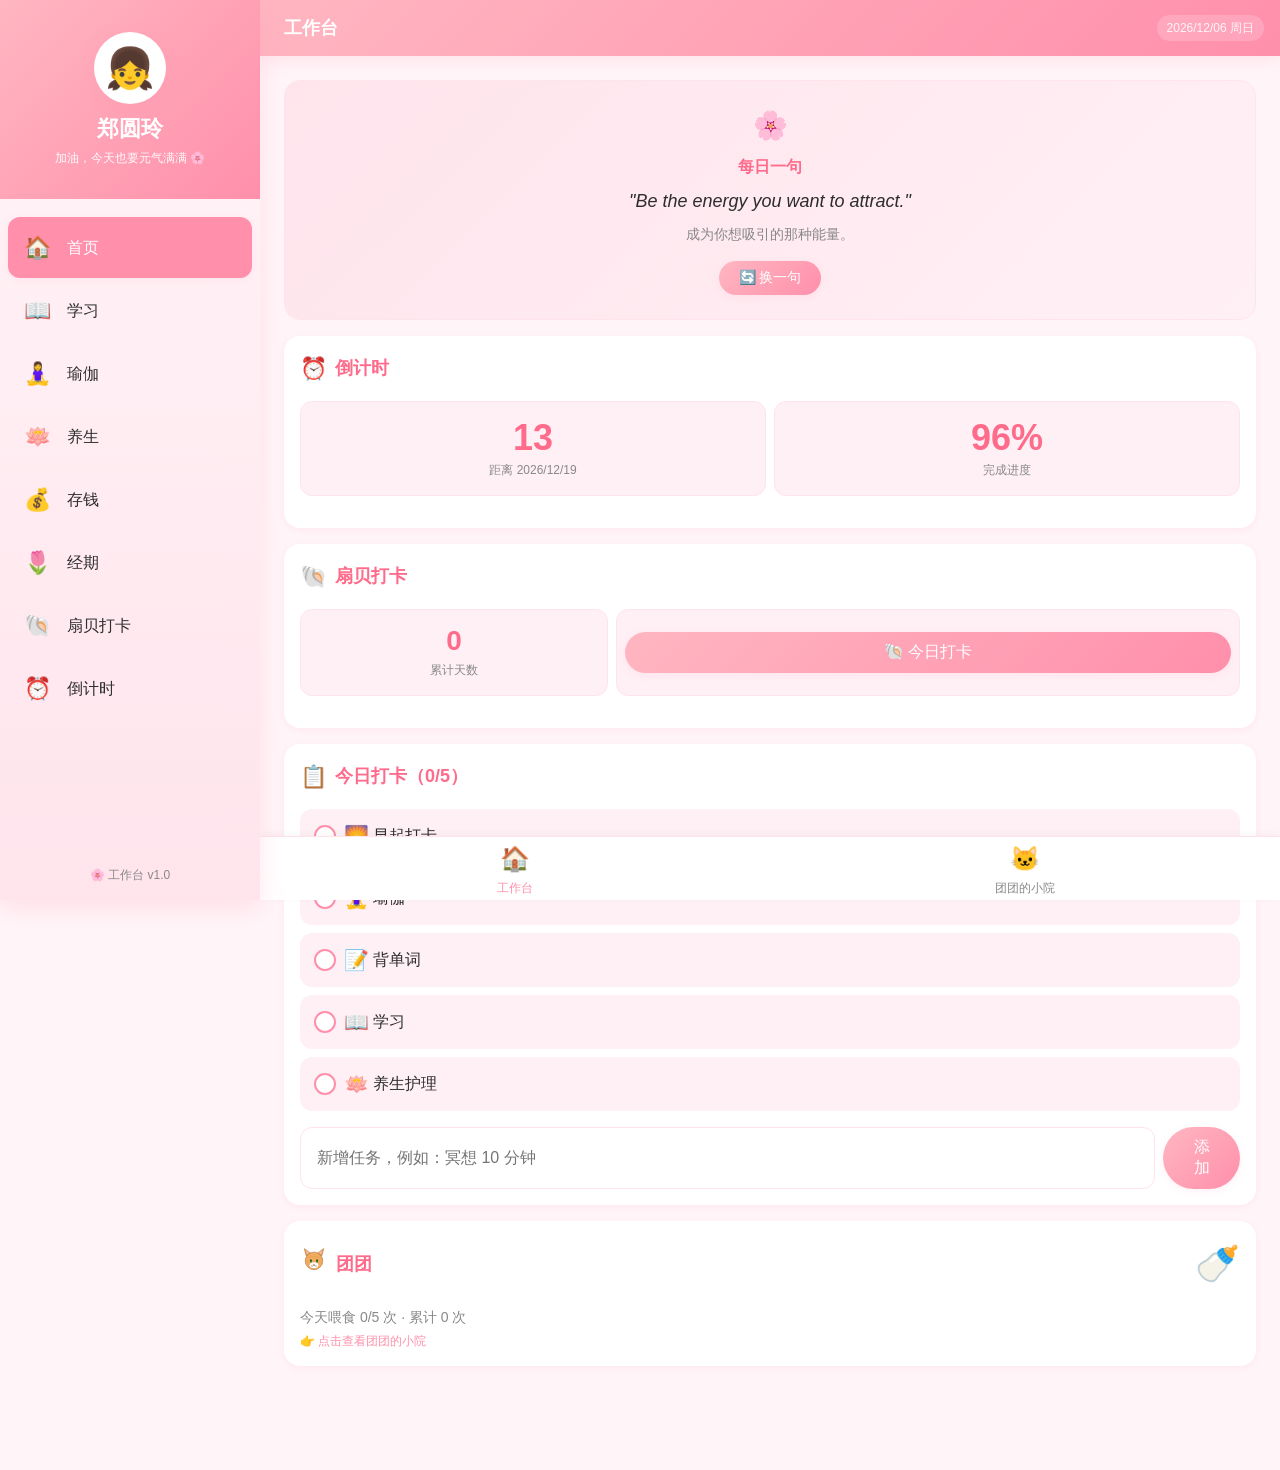
==== index.html @ f2d55d15 "添加 PWA 支持：manifest + service worker + 图标，可离线使用" ====
<!DOCTYPE html>
<html lang="zh-CN">
<head>
  <meta charset="UTF-8">
  <meta name="viewport" content="width=device-width, initial-scale=1.0, maximum-scale=1.0, user-scalable=no">
  <meta name="theme-color" content="#FF8FAB">
  <title>郑圆玲的工作台</title>
  <style>
/* ============================================
   郑圆玲的工作台 - 样式表
   主题：粉色系
   ============================================ */

:root {
  /* 主色调 - 粉色系 */
  --color-primary: #FF8FAB;
  --color-primary-light: #FFB6C1;
  --color-primary-dark: #FF6B8A;
  --color-primary-bg: #FFF0F5;
  --color-primary-bg-hover: #FFE4EC;
  --color-primary-gradient: linear-gradient(135deg, #FFB6C1, #FF8FAB);

  /* 中性色 */
  --color-text: #2D2D2D;
  --color-text-secondary: #888888;
  --color-text-light: #BBBBBB;
  --color-border: #FFE4EC;
  --color-white: #FFFFFF;
  --color-bg: #FFF5F8;

  /* 功能色 */
  --color-success: #66BB6A;
  --color-danger: #FF5252;
  --color-warning: #FF9800;
  --color-info: #42A5F5;

  /* 圆角 */
  --radius-sm: 8px;
  --radius-md: 12px;
  --radius-lg: 16px;
  --radius-xl: 20px;
  --radius-xxl: 28px;
  --radius-full: 9999px;

  /* 间距 */
  --spacing-xs: 4px;
  --spacing-sm: 8px;
  --spacing-md: 16px;
  --spacing-lg: 24px;
  --spacing-xl: 32px;

  /* 阴影 */
  --shadow-sm: 0 2px 8px rgba(255, 143, 171, 0.12);
  --shadow-md: 0 4px 16px rgba(255, 143, 171, 0.18);
  --shadow-lg: 0 8px 24px rgba(255, 143, 171, 0.22);

  /* 字号 */
  --font-xs: 12px;
  --font-sm: 14px;
  --font-md: 16px;
  --font-lg: 18px;
  --font-xl: 22px;
  --font-2xl: 28px;
  --font-3xl: 36px;
  --font-4xl: 56px;

  /* 尺寸 */
  --sidebar-width: 260px;
  --topbar-height: 56px;
  --bottom-tab-height: 64px;
}

/* ============================================
   Reset & 基础
   ============================================ */
* {
  margin: 0;
  padding: 0;
  box-sizing: border-box;
  -webkit-tap-highlight-color: transparent;
}

html {
  font-size: 16px;
}

body {
  font-family: -apple-system, BlinkMacSystemFont, 'Segoe UI', 'PingFang SC',
               'Hiragino Sans GB', 'Microsoft YaHei', sans-serif;
  background: var(--color-bg);
  color: var(--color-text);
  overflow-x: hidden;
  min-height: 100vh;
  line-height: 1.5;
}

button {
  font-family: inherit;
  cursor: pointer;
  border: none;
  background: none;
}

a {
  color: inherit;
  text-decoration: none;
}

input, select, textarea {
  font-family: inherit;
  font-size: inherit;
}

/* ============================================
   主布局
   ============================================ */
.app {
  max-width: 480px;
  margin: 0 auto;
  min-height: 100vh;
  position: relative;
  background: var(--color-bg);
  padding-top: var(--topbar-height);
  padding-bottom: var(--bottom-tab-height);
}

/* ============================================
   顶部栏
   ============================================ */
.topbar {
  position: fixed;
  top: 0;
  left: 0;
  right: 0;
  max-width: 480px;
  margin: 0 auto;
  height: var(--topbar-height);
  background: var(--color-primary-gradient);
  color: white;
  display: flex;
  align-items: center;
  padding: 0 var(--spacing-md);
  z-index: 50;
  box-shadow: var(--shadow-md);
}

.menu-btn {
  font-size: 24px;
  color: white;
  width: 40px;
  height: 40px;
  display: flex;
  align-items: center;
  justify-content: center;
  border-radius: var(--radius-full);
  transition: background 0.2s;
}

.menu-btn:active {
  background: rgba(255, 255, 255, 0.2);
}

.page-title {
  flex: 1;
  font-size: var(--font-lg);
  font-weight: 600;
  margin-left: var(--spacing-sm);
}

.topbar-date {
  font-size: var(--font-xs);
  opacity: 0.9;
  background: rgba(255, 255, 255, 0.2);
  padding: 4px 10px;
  border-radius: var(--radius-full);
}

/* ============================================
   侧边栏
   ============================================ */
.sidebar {
  position: fixed;
  left: 0;
  top: 0;
  bottom: 0;
  width: var(--sidebar-width);
  background: linear-gradient(180deg, #FFF5F8 0%, #FFE4EC 100%);
  z-index: 100;
  transform: translateX(-100%);
  transition: transform 0.3s ease;
  display: flex;
  flex-direction: column;
  box-shadow: var(--shadow-lg);
}

.sidebar.open {
  transform: translateX(0);
}

.sidebar-header {
  padding: var(--spacing-xl) var(--spacing-md);
  text-align: center;
  background: var(--color-primary-gradient);
  color: white;
}

.avatar {
  width: 72px;
  height: 72px;
  margin: 0 auto var(--spacing-sm);
  background: white;
  border-radius: var(--radius-full);
  display: flex;
  align-items: center;
  justify-content: center;
  font-size: 40px;
  box-shadow: var(--shadow-md);
}

.username {
  font-size: var(--font-xl);
  font-weight: 600;
  margin-bottom: var(--spacing-xs);
}

.sidebar-tagline {
  font-size: var(--font-xs);
  opacity: 0.95;
}

.sidebar-nav {
  flex: 1;
  overflow-y: auto;
  padding: var(--spacing-md) 0;
}

.nav-item {
  display: flex;
  align-items: center;
  padding: 14px var(--spacing-md);
  margin: 2px var(--spacing-sm);
  border-radius: var(--radius-md);
  color: var(--color-text);
  font-size: var(--font-md);
  transition: all 0.2s;
}

.nav-item:hover,
.nav-item.active {
  background: var(--color-primary);
  color: white;
  box-shadow: var(--shadow-sm);
}

.nav-icon {
  font-size: 22px;
  margin-right: var(--spacing-md);
}

.sidebar-footer {
  padding: var(--spacing-md);
  text-align: center;
  font-size: var(--font-xs);
  color: var(--color-text-secondary);
  border-top: 1px solid var(--color-border);
}

/* 遮罩层 */
.overlay {
  position: fixed;
  inset: 0;
  background: rgba(0, 0, 0, 0.4);
  z-index: 90;
  opacity: 0;
  visibility: hidden;
  transition: opacity 0.3s;
}

.overlay.show {
  opacity: 1;
  visibility: visible;
}

/* ============================================
   视图容器
   ============================================ */
.view-container {
  padding: var(--spacing-md);
  animation: fadeIn 0.3s ease;
}

@keyframes fadeIn {
  from { opacity: 0; transform: translateY(8px); }
  to { opacity: 1; transform: translateY(0); }
}

/* ============================================
   卡片
   ============================================ */
.card {
  background: var(--color-white);
  border-radius: var(--radius-lg);
  padding: var(--spacing-md);
  box-shadow: var(--shadow-sm);
  margin-bottom: var(--spacing-md);
}

.card-title {
  display: flex;
  align-items: center;
  gap: var(--spacing-sm);
  font-size: var(--font-lg);
  font-weight: 600;
  color: var(--color-primary-dark);
  margin-bottom: var(--spacing-md);
}

.card-title-icon {
  font-size: 22px;
}

/* ============================================
   底部 Tab
   ============================================ */
.bottom-tab {
  position: fixed;
  bottom: 0;
  left: 0;
  right: 0;
  max-width: 480px;
  margin: 0 auto;
  height: var(--bottom-tab-height);
  background: var(--color-white);
  display: flex;
  border-top: 1px solid var(--color-border);
  box-shadow: 0 -2px 8px rgba(0, 0, 0, 0.04);
  z-index: 50;
}

.tab-item {
  flex: 1;
  display: flex;
  flex-direction: column;
  align-items: center;
  justify-content: center;
  color: var(--color-text-secondary);
  transition: color 0.2s;
}

.tab-item.active {
  color: var(--color-primary);
}

.tab-icon {
  font-size: 24px;
  margin-bottom: 2px;
}

.tab-label {
  font-size: var(--font-xs);
}

/* ============================================
   统计三列卡片
   ============================================ */
.stat-row {
  display: grid;
  grid-template-columns: repeat(3, 1fr);
  gap: var(--spacing-sm);
  margin-bottom: var(--spacing-md);
}

.stat-row-2 {
  grid-template-columns: repeat(2, 1fr);
}

.stat-card {
  background: var(--color-primary-bg);
  border-radius: var(--radius-md);
  padding: var(--spacing-md) var(--spacing-sm);
  text-align: center;
  border: 1px solid var(--color-border);
}

.stat-value {
  font-size: var(--font-2xl);
  font-weight: 700;
  color: var(--color-primary-dark);
  line-height: 1.1;
}

.stat-value-large {
  font-size: var(--font-3xl);
}

.stat-label {
  font-size: var(--font-xs);
  color: var(--color-text-secondary);
  margin-top: var(--spacing-xs);
}

.stat-icon {
  font-size: 28px;
  margin-bottom: var(--spacing-xs);
}

/* ============================================
   按钮
   ============================================ */
.btn {
  display: inline-flex;
  align-items: center;
  justify-content: center;
  padding: 10px 24px;
  border-radius: var(--radius-full);
  font-size: var(--font-md);
  font-weight: 500;
  transition: all 0.2s;
  user-select: none;
}

.btn-primary {
  background: var(--color-primary-gradient);
  color: white;
  box-shadow: var(--shadow-sm);
}

.btn-primary:active {
  transform: scale(0.97);
  box-shadow: var(--shadow-md);
}

.btn-primary.disabled {
  background: var(--color-text-light);
  box-shadow: none;
  cursor: not-allowed;
}

.btn-outline {
  background: transparent;
  border: 1.5px solid var(--color-primary);
  color: var(--color-primary);
}

.btn-danger {
  background: var(--color-danger);
  color: white;
}

.btn-block {
  width: 100%;
}

.btn-sm {
  padding: 6px 16px;
  font-size: var(--font-sm);
}

/* ============================================
   输入框
   ============================================ */
.input {
  width: 100%;
  padding: 12px 16px;
  border: 1.5px solid var(--color-border);
  border-radius: var(--radius-md);
  background: var(--color-white);
  color: var(--color-text);
  font-size: var(--font-md);
  transition: border-color 0.2s;
}

.input:focus {
  outline: none;
  border-color: var(--color-primary);
}

.input-group {
  display: flex;
  gap: var(--spacing-sm);
  align-items: center;
}

/* ============================================
   任务勾选
   ============================================ */
.task-list {
  display: flex;
  flex-direction: column;
  gap: var(--spacing-sm);
}

.task-item {
  display: flex;
  align-items: center;
  padding: 12px 14px;
  background: var(--color-primary-bg);
  border-radius: var(--radius-md);
  transition: all 0.2s;
}

.task-item.checked {
  background: linear-gradient(135deg, #E8F5E9, #C8E6C9);
}

.task-checkbox {
  width: 22px;
  height: 22px;
  border: 2px solid var(--color-primary);
  border-radius: var(--radius-full);
  margin-right: var(--spacing-sm);
  display: flex;
  align-items: center;
  justify-content: center;
  background: white;
  flex-shrink: 0;
  cursor: pointer;
  transition: all 0.2s;
}

.task-checkbox.checked {
  background: var(--color-success);
  border-color: var(--color-success);
  color: white;
  animation: pop 0.3s ease;
}

@keyframes pop {
  0% { transform: scale(1); }
  50% { transform: scale(1.25); }
  100% { transform: scale(1); }
}

.task-name {
  flex: 1;
  font-size: var(--font-md);
}

.task-item.checked .task-name {
  text-decoration: line-through;
  color: var(--color-text-secondary);
}

.task-emoji {
  font-size: 20px;
  margin-right: var(--spacing-xs);
}

.task-delete {
  color: var(--color-text-light);
  font-size: 18px;
  padding: 4px 8px;
  cursor: pointer;
  transition: color 0.2s;
}

.task-delete:hover {
  color: var(--color-danger);
}

.task-add {
  display: flex;
  gap: var(--spacing-sm);
  margin-top: var(--spacing-md);
}

/* ============================================
   每日一句
   ============================================ */
.quote-card {
  background: linear-gradient(135deg, #FFE4EC, #FFF0F5);
  border-radius: var(--radius-lg);
  padding: var(--spacing-lg);
  text-align: center;
  margin-bottom: var(--spacing-md);
  border: 1px solid var(--color-border);
  position: relative;
  overflow: hidden;
}

.quote-icon {
  font-size: 28px;
  margin-bottom: var(--spacing-sm);
}

.quote-title {
  font-size: var(--font-md);
  color: var(--color-primary-dark);
  font-weight: 600;
  margin-bottom: var(--spacing-sm);
}

.quote-text {
  font-size: var(--font-lg);
  color: var(--color-text);
  font-style: italic;
  margin-bottom: var(--spacing-sm);
  line-height: 1.6;
}

.quote-translate {
  font-size: var(--font-sm);
  color: var(--color-text-secondary);
  margin-bottom: var(--spacing-md);
}

.quote-btn {
  background: var(--color-primary-gradient);
  color: white;
  padding: 8px 20px;
  border-radius: var(--radius-full);
  font-size: var(--font-sm);
  display: inline-flex;
  align-items: center;
  gap: 6px;
  box-shadow: var(--shadow-sm);
}

/* ============================================
   Tab 切换
   ============================================ */
.tabs {
  display: flex;
  gap: var(--spacing-sm);
  margin-bottom: var(--spacing-md);
  padding: 4px;
  background: var(--color-primary-bg);
  border-radius: var(--radius-full);
}

.tab-btn {
  flex: 1;
  padding: 8px 12px;
  border-radius: var(--radius-full);
  font-size: var(--font-sm);
  color: var(--color-text-secondary);
  text-align: center;
  transition: all 0.2s;
}

.tab-btn.active {
  background: var(--color-primary-gradient);
  color: white;
  box-shadow: var(--shadow-sm);
}

/* ============================================
   分类图标网格（记账页）
   ============================================ */
.category-grid {
  display: grid;
  grid-template-columns: repeat(4, 1fr);
  gap: var(--spacing-sm);
  margin-bottom: var(--spacing-md);
}

.category-item {
  background: var(--color-primary-bg);
  border-radius: var(--radius-md);
  padding: var(--spacing-md) var(--spacing-sm);
  text-align: center;
  border: 2px solid transparent;
  transition: all 0.2s;
  cursor: pointer;
}

.category-item.active {
  background: var(--color-primary);
  color: white;
  border-color: var(--color-primary-dark);
  box-shadow: var(--shadow-sm);
}

.category-icon {
  font-size: 26px;
  margin-bottom: 2px;
}

.category-name {
  font-size: var(--font-xs);
}

/* ============================================
   计时器
   ============================================ */
.timer-circle {
  width: 200px;
  height: 200px;
  margin: var(--spacing-md) auto;
  border-radius: var(--radius-full);
  background: var(--color-primary-bg);
  display: flex;
  align-items: center;
  justify-content: center;
  font-size: var(--font-4xl);
  font-weight: 700;
  color: var(--color-primary-dark);
  border: 6px solid var(--color-white);
  box-shadow: var(--shadow-md), inset 0 0 0 2px var(--color-primary-light);
}

/* ============================================
   单词列表
   ============================================ */
.word-list {
  display: flex;
  flex-direction: column;
  gap: var(--spacing-sm);
}

.word-item {
  display: flex;
  align-items: center;
  padding: 12px 14px;
  background: var(--color-primary-bg);
  border-radius: var(--radius-md);
}

.word-text {
  font-size: var(--font-lg);
  font-weight: 600;
  color: var(--color-primary-dark);
  flex: 1;
}

.word-meta {
  font-size: var(--font-sm);
  color: var(--color-text-secondary);
  margin-left: var(--spacing-sm);
}

.word-star {
  font-size: 22px;
  cursor: pointer;
  transition: transform 0.2s;
}

.word-star.faved {
  color: var(--color-warning);
}

.word-star:active {
  transform: scale(1.3);
}

/* ============================================
   日历
   ============================================ */
.calendar {
  background: var(--color-white);
  border-radius: var(--radius-lg);
  padding: var(--spacing-md);
}

.calendar-header {
  display: flex;
  align-items: center;
  justify-content: space-between;
  margin-bottom: var(--spacing-md);
}

.calendar-title {
  font-size: var(--font-lg);
  font-weight: 600;
  color: var(--color-primary-dark);
}

.calendar-nav {
  font-size: 22px;
  color: var(--color-primary);
  cursor: pointer;
  padding: 4px 12px;
}

.calendar-weekdays {
  display: grid;
  grid-template-columns: repeat(7, 1fr);
  gap: 4px;
  margin-bottom: var(--spacing-sm);
}

.calendar-weekday {
  text-align: center;
  font-size: var(--font-xs);
  color: var(--color-text-secondary);
  font-weight: 600;
  padding: 6px 0;
}

.calendar-days {
  display: grid;
  grid-template-columns: repeat(7, 1fr);
  gap: 4px;
}

.calendar-day {
  aspect-ratio: 1;
  display: flex;
  align-items: center;
  justify-content: center;
  font-size: var(--font-sm);
  border-radius: var(--radius-md);
  position: relative;
  cursor: pointer;
  transition: all 0.2s;
}

.calendar-day.empty {
  visibility: hidden;
}

.calendar-day.today {
  border: 2px solid var(--color-primary);
}

.calendar-day.recorded {
  background: var(--color-primary);
  color: white;
}

.calendar-day.predicted {
  background: white;
  color: var(--color-primary);
  border: 2px dashed var(--color-primary);
}

.calendar-legend {
  display: flex;
  justify-content: center;
  gap: var(--spacing-md);
  margin-top: var(--spacing-md);
  font-size: var(--font-xs);
  color: var(--color-text-secondary);
}

.legend-item {
  display: flex;
  align-items: center;
  gap: 4px;
}

.legend-dot {
  width: 10px;
  height: 10px;
  border-radius: var(--radius-full);
  background: var(--color-primary);
}

/* ============================================
   团团的小院（按图3完全重做）
   ============================================ */
.garden-card {
  background: var(--color-white);
  border-radius: var(--radius-xl);
  padding: var(--spacing-lg) var(--spacing-md);
  text-align: center;
  box-shadow: var(--shadow-sm);
}

.garden-title {
  font-size: var(--font-xl);
  font-weight: 700;
  color: var(--color-text);
  margin-bottom: var(--spacing-xs);
}

.garden-subtitle {
  font-size: var(--font-sm);
  color: var(--color-text-secondary);
  margin-bottom: var(--spacing-md);
}

.cat-circle-wrap {
  width: 200px;
  height: 200px;
  margin: 0 auto var(--spacing-md);
  border-radius: var(--radius-full);
  background: #FFE4EC;
  display: flex;
  align-items: center;
  justify-content: center;
  box-shadow: 0 4px 12px rgba(255, 143, 171, 0.15);
}

.cat-circle-wrap svg {
  display: block;
  animation: catBounce 2.5s ease-in-out infinite;
}

@keyframes catBounce {
  0%, 100% { transform: translateY(0); }
  50% { transform: translateY(-6px); }
}

.garden-progress {
  text-align: left;
  margin-bottom: var(--spacing-md);
}

.garden-progress-row {
  display: flex;
  justify-content: space-between;
  align-items: center;
  margin-bottom: 6px;
}

.garden-progress-label {
  font-size: var(--font-md);
  color: var(--color-text);
  font-weight: 500;
}

.garden-progress-value {
  font-size: var(--font-md);
  color: var(--color-text);
  font-weight: 600;
}

.garden-bar {
  height: 14px;
  background: var(--color-primary-bg);
  border-radius: var(--radius-full);
  overflow: hidden;
}

.garden-bar-fill {
  height: 100%;
  border-radius: var(--radius-full);
  transition: width 0.5s ease;
}

.garden-bar-pink {
  background: linear-gradient(90deg, #FFB6C1, #FF6B8A);
}

.garden-bar-yellow {
  background: linear-gradient(90deg, #FFD580, #FFA500);
}

.fish-card {
  background: var(--color-primary-bg);
  border-radius: var(--radius-lg);
  padding: var(--spacing-md);
  display: flex;
  align-items: center;
  justify-content: space-between;
  margin-bottom: var(--spacing-md);
}

.fish-card-label {
  font-size: var(--font-md);
  color: var(--color-text);
  font-weight: 500;
}

.fish-card-value {
  display: flex;
  align-items: center;
  gap: var(--spacing-sm);
}

.fish-count {
  font-size: var(--font-2xl);
  font-weight: 800;
  color: var(--color-primary-dark);
  line-height: 1;
}

.fish-emoji {
  font-size: 32px;
}

.total-feed {
  font-size: var(--font-sm);
  color: var(--color-text-secondary);
  margin-bottom: var(--spacing-lg);
}

.feed-btn {
  background: var(--color-primary-gradient);
  color: white;
  padding: 16px 40px;
  border-radius: var(--radius-full);
  font-size: var(--font-lg);
  font-weight: 600;
  box-shadow: var(--shadow-md);
  display: inline-flex;
  align-items: center;
  gap: 8px;
  transition: transform 0.15s, box-shadow 0.15s;
  cursor: pointer;
  width: 80%;
  max-width: 280px;
  justify-content: center;
}

.feed-btn:active {
  transform: scale(0.97);
  box-shadow: var(--shadow-sm);
}
}

/* 阶段养成徽章 */
.stage-badge {
  display: inline-flex;
  align-items: center;
  gap: 6px;
  background: var(--color-primary-gradient);
  color: #fff;
  padding: 6px 16px;
  border-radius: var(--radius-full);
  font-size: var(--font-sm);
  font-weight: 600;
  margin: var(--spacing-sm) 0;
  box-shadow: 0 2px 8px rgba(255, 143, 171, 0.3);
}
.stage-badge-emoji { font-size: 18px; }
.stage-badge-name { font-size: var(--font-sm); }
.stage-badge-level {
  font-size: var(--font-xs);
  background: rgba(255,255,255,0.3);
  padding: 2px 8px;
  border-radius: var(--radius-full);
}

/* 阶段信息卡片 */
.stage-info-card {
  background: rgba(255, 248, 245, 0.8);
  border: 1px solid rgba(255, 143, 171, 0.2);
  border-radius: var(--radius-md);
  padding: var(--spacing-sm) var(--spacing-md);
  margin: var(--spacing-sm) 0;
}
.stage-desc {
  font-size: var(--font-sm);
  color: var(--color-text);
  text-align: center;
  margin-bottom: var(--spacing-xs);
}
.stage-next-hint {
  font-size: var(--font-xs);
  color: var(--color-text-secondary);
  text-align: center;
  margin-bottom: var(--spacing-xs);
}
.stage-next-hint strong {
  color: var(--color-primary-dark);
}

.stage-progress {
  margin-top: var(--spacing-md);
}

.stage-bar {
  height: 12px;
  background: var(--color-border);
  border-radius: var(--radius-full);
  overflow: hidden;
  margin: var(--spacing-xs) 0;
}

.stage-bar-fill {
  height: 100%;
  background: var(--color-primary-gradient);
  transition: width 0.5s ease;
  border-radius: var(--radius-full);
}

.stage-bar-label {
  display: flex;
  justify-content: space-between;
  font-size: var(--font-xs);
  color: var(--color-text-secondary);
}

.feed-animation {
  position: fixed;
  top: 50%;
  left: 50%;
  transform: translate(-50%, -50%);
  font-size: 60px;
  pointer-events: none;
  z-index: 200;
  animation: feedPop 1s ease forwards;
}

@keyframes feedPop {
  0% { opacity: 0; transform: translate(-50%, -50%) scale(0.5); }
  20% { opacity: 1; transform: translate(-50%, -50%) scale(1.3); }
  80% { opacity: 1; transform: translate(-50%, -70%) scale(1); }
  100% { opacity: 0; transform: translate(-50%, -100%) scale(0.8); }
}

/* 多个小鱼干飞舞动画 */
@keyframes feedFly {
  0% {
    opacity: 0;
    transform: translate(calc(-50% + var(--drift-x, 0px)), 50px) scale(0.4) rotate(-30deg);
  }
  25% {
    opacity: 1;
    transform: translate(calc(-50% + var(--drift-x, 0px)), -30px) scale(1.4) rotate(10deg);
  }
  60% {
    opacity: 1;
    transform: translate(calc(-50% + var(--drift-x, 0px)), -80px) scale(1) rotate(-15deg);
  }
  100% {
    opacity: 0;
    transform: translate(calc(-50% + var(--drift-x, 0px)), -160px) scale(0.7) rotate(20deg);
  }
}

/* ============================================
   记录列表
   ============================================ */
.record-list {
  display: flex;
  flex-direction: column;
  gap: var(--spacing-sm);
  max-height: 320px;
  overflow-y: auto;
}

.record-item {
  display: flex;
  align-items: center;
  padding: 10px 12px;
  background: var(--color-primary-bg);
  border-radius: var(--radius-md);
  font-size: var(--font-sm);
}

.record-icon {
  font-size: 22px;
  margin-right: var(--spacing-sm);
}

.record-info {
  flex: 1;
}

.record-name {
  font-weight: 500;
}

.record-meta {
  font-size: var(--font-xs);
  color: var(--color-text-secondary);
}

.record-amount {
  font-size: var(--font-md);
  font-weight: 700;
}

.record-amount.expense {
  color: var(--color-danger);
}

.record-amount.income {
  color: var(--color-success);
}

.empty-state {
  text-align: center;
  padding: var(--spacing-xl);
  color: var(--color-text-secondary);
}

.empty-state-icon {
  font-size: 48px;
  margin-bottom: var(--spacing-sm);
  opacity: 0.6;
}

/* ============================================
   倒计时
   ============================================ */
.countdown-hero {
  text-align: center;
  padding: var(--spacing-xl);
  background: linear-gradient(135deg, #FFE4EC, #FFB6C1);
  border-radius: var(--radius-xl);
  color: white;
  margin-bottom: var(--spacing-md);
  box-shadow: var(--shadow-md);
}

.countdown-days {
  font-size: 96px;
  font-weight: 800;
  line-height: 1;
  margin: var(--spacing-sm) 0;
  text-shadow: 2px 4px 8px rgba(0, 0, 0, 0.1);
}

.countdown-days-label {
  font-size: var(--font-md);
  opacity: 0.95;
}

.countdown-target {
  margin-top: var(--spacing-md);
  font-size: var(--font-sm);
  opacity: 0.9;
  background: rgba(255, 255, 255, 0.25);
  padding: 8px 16px;
  border-radius: var(--radius-full);
  display: inline-block;
}

.progress-wrap {
  background: var(--color-white);
  border-radius: var(--radius-lg);
  padding: var(--spacing-md);
  box-shadow: var(--shadow-sm);
}

.progress-bar {
  height: 16px;
  background: var(--color-primary-bg);
  border-radius: var(--radius-full);
  overflow: hidden;
  margin: var(--spacing-md) 0;
}

.progress-bar-fill {
  height: 100%;
  background: var(--color-primary-gradient);
  border-radius: var(--radius-full);
  transition: width 0.5s ease;
}

/* ============================================
   扇贝打卡
   ============================================ */
.shellbean-hero {
  text-align: center;
  padding: var(--spacing-xl);
  background: var(--color-primary-gradient);
  border-radius: var(--radius-xl);
  color: white;
  margin-bottom: var(--spacing-md);
  box-shadow: var(--shadow-md);
}

.shellbean-emoji {
  font-size: 80px;
  margin-bottom: var(--spacing-sm);
}

.shellbean-days {
  font-size: var(--font-4xl);
  font-weight: 800;
  line-height: 1;
  margin: var(--spacing-sm) 0;
}

.shellbean-label {
  font-size: var(--font-md);
  opacity: 0.95;
}

.streak-bar {
  display: flex;
  justify-content: space-between;
  gap: var(--spacing-xs);
  margin-top: var(--spacing-md);
}

.streak-day {
  flex: 1;
  text-align: center;
  padding: var(--spacing-sm) 0;
  background: var(--color-primary-bg);
  border-radius: var(--radius-md);
  font-size: var(--font-xs);
  color: var(--color-text-secondary);
}

.streak-day.checked {
  background: var(--color-primary);
  color: white;
}

.streak-day.today {
  border: 2px solid var(--color-primary-dark);
  font-weight: 600;
}

/* ============================================
   响应式 - 桌面端
   ============================================ */
@media (min-width: 768px) {
  body {
    background: var(--color-bg);
  }

  .sidebar {
    transform: translateX(0);
  }

  .app {
    margin-left: var(--sidebar-width);
    max-width: calc(100vw - var(--sidebar-width));
  }

  .topbar {
    left: var(--sidebar-width);
    max-width: none;
  }

  .bottom-tab {
    left: var(--sidebar-width);
    max-width: none;
  }

  .menu-btn {
    display: none;
  }

  .overlay {
    display: none !important;
  }

  .view-container {
    padding: var(--spacing-lg);
  }
}

@media (max-width: 360px) {
  .stat-value {
    font-size: var(--font-xl);
  }
  .countdown-days {
    font-size: 72px;
  }
  .shellbean-days {
    font-size: var(--font-3xl);
  }
}

/* 滚动条 */
::-webkit-scrollbar {
  width: 6px;
  height: 6px;
}
::-webkit-scrollbar-track {
  background: transparent;
}
::-webkit-scrollbar-thumb {
  background: var(--color-primary-light);
  border-radius: var(--radius-full);
}
::-webkit-scrollbar-thumb:hover {
  background: var(--color-primary);
}

/* 工具类 */
.text-center { text-align: center; }
.mb-0 { margin-bottom: 0; }
.mt-md { margin-top: var(--spacing-md); }
.mb-md { margin-bottom: var(--spacing-md); }
.flex { display: flex; }
.flex-1 { flex: 1; }
.gap-sm { gap: var(--spacing-sm); }
.gap-md { gap: var(--spacing-md); }
</style>
  <link rel="manifest" href="./manifest.json">
  <link rel="apple-touch-icon" href="./icon-192.png">
  <meta name="apple-mobile-web-app-capable" content="yes">
  <meta name="apple-mobile-web-app-status-bar-style" content="default">
  <meta name="apple-mobile-web-app-title" content="郑圆玲的工作台">
</head>
<body>
  <!-- 侧边栏（移动端抽屉式 / 桌面端常驻） -->
  <aside id="sidebar" class="sidebar">
    <div class="sidebar-header">
      <div class="avatar">👧</div>
      <div class="username">郑圆玲</div>
      <div class="sidebar-tagline">加油，今天也要元气满满 🌸</div>
    </div>
    <nav class="sidebar-nav">
      <a href="#/home" class="nav-item" data-route="home">
        <span class="nav-icon">🏠</span>
        <span class="nav-label">首页</span>
      </a>
      <a href="#/study" class="nav-item" data-route="study">
        <span class="nav-icon">📖</span>
        <span class="nav-label">学习</span>
      </a>
      <a href="#/yoga" class="nav-item" data-route="yoga">
        <span class="nav-icon">🧘‍♀️</span>
        <span class="nav-label">瑜伽</span>
      </a>
      <a href="#/health" class="nav-item" data-route="health">
        <span class="nav-icon">🪷</span>
        <span class="nav-label">养生</span>
      </a>
      <a href="#/money" class="nav-item" data-route="money">
        <span class="nav-icon">💰</span>
        <span class="nav-label">存钱</span>
      </a>
      <a href="#/period" class="nav-item" data-route="period">
        <span class="nav-icon">🌷</span>
        <span class="nav-label">经期</span>
      </a>
      <a href="#/shellbean" class="nav-item" data-route="shellbean">
        <span class="nav-icon">🐚</span>
        <span class="nav-label">扇贝打卡</span>
      </a>
      <a href="#/countdown" class="nav-item" data-route="countdown">
        <span class="nav-icon">⏰</span>
        <span class="nav-label">倒计时</span>
      </a>
    </nav>
    <div class="sidebar-footer">🌸 工作台 v1.0</div>
  </aside>

  <!-- 遮罩层（移动端点击关闭侧边栏） -->
  <div id="overlay" class="overlay"></div>

  <!-- 主内容区 -->
  <div id="app" class="app">
    <!-- 顶部栏 -->
    <header class="topbar">
      <button id="menuBtn" class="menu-btn" aria-label="菜单">☰</button>
      <h1 id="pageTitle" class="page-title">工作台</h1>
      <div class="topbar-date" id="topbarDate"></div>
    </header>

    <!-- 视图容器（所有视图通过 JS 动态渲染到此处） -->
    <main id="view" class="view-container"></main>

    <!-- 底部 Tab -->
    <nav class="bottom-tab">
      <a href="#/home" class="tab-item active" data-tab="home">
        <span class="tab-icon">🏠</span>
        <span class="tab-label">工作台</span>
      </a>
      <a href="#/garden" class="tab-item" data-tab="garden">
        <span class="tab-icon">🐱</span>
        <span class="tab-label">团团的小院</span>
      </a>
    </nav>
  </div>

  <script>
/* ============================================
   郑圆玲的工作台 - 业务逻辑
   ============================================ */

(function () {
  'use strict';

  /* ============================================
     1. CONFIG - 全局配置
     ============================================ */
  const CONFIG = {
    STORAGE_PREFIX: 'zhyl_',
    COUNTDOWN_TARGET: '2026-12-19', // 倒计时目标日
    COUNTDOWN_LABEL: '目标日',
    CAT_NAME: '团团',
    CAT_FEED_DAILY_LIMIT: 5, // 每日喂食上限

    // 小尺寸橘猫头像（用于卡片标题图标，28x28 视图）
    CAT_SVG: `<svg viewBox="0 0 64 64" xmlns="http://www.w3.org/2000/svg" class="cat-svg" width="28" height="28">
  <!-- 左耳 -->
  <path d="M 14 22 L 10 6 L 26 18 Z" fill="#F0AC5C" stroke="#B8763A" stroke-width="1.5"/>
  <path d="M 16 19 L 14 11 L 22 16 Z" fill="#FFB6B6"/>
  <!-- 右耳 -->
  <path d="M 50 22 L 54 6 L 38 18 Z" fill="#F0AC5C" stroke="#B8763A" stroke-width="1.5"/>
  <path d="M 48 19 L 50 11 L 42 16 Z" fill="#FFB6B6"/>
  <!-- 头 -->
  <circle cx="32" cy="34" r="20" fill="#F0AC5C" stroke="#B8763A" stroke-width="1.5"/>
  <!-- 白色脸 -->
  <ellipse cx="32" cy="44" rx="10" ry="7" fill="#FFFFFF"/>
  <!-- 条纹 -->
  <path d="M 18 26 Q 32 22 46 26" stroke="#D89048" stroke-width="1.5" fill="none" opacity="0.5"/>
  <!-- 眼睛 -->
  <ellipse cx="25" cy="34" rx="2.5" ry="4" fill="#4A8B3A"/>
  <ellipse cx="39" cy="34" rx="2.5" ry="4" fill="#4A8B3A"/>
  <ellipse cx="25" cy="33" rx="1" ry="2" fill="#000"/>
  <ellipse cx="39" cy="33" rx="1" ry="2" fill="#000"/>
  <!-- 鼻子 -->
  <path d="M 29 41 L 35 41 L 32 44 Z" fill="#FF9999"/>
  <!-- 嘴 -->
  <path d="M 32 44 Q 28 47 26 46" stroke="#5C3317" stroke-width="1" fill="none" stroke-linecap="round"/>
  <path d="M 32 44 Q 36 47 38 46" stroke="#5C3317" stroke-width="1" fill="none" stroke-linecap="round"/>
</svg>`,

    // 团团养成阶段（5 阶段，按累计喂食次数 totalFeed 升级）
    CAT_STAGES: [
      { stage: 0, min: 0,   max: 30,       emoji: '🍼', name: '幼猫',   desc: '团团刚出生，软软糯糯的小奶猫~' },
      { stage: 1, min: 31,  max: 90,       emoji: '🐱', name: '小猫',   desc: '团团开始活泼好动了！' },
      { stage: 2, min: 91,  max: 370,      emoji: '😼', name: '青年猫', desc: '团团精力旺盛，虎斑清晰~' },
      { stage: 3, min: 371, max: 730,      emoji: '😺', name: '中年猫', desc: '团团沉稳温柔，毛色饱满~' },
      { stage: 4, min: 731, max: Infinity, emoji: '😻', name: '成年猫', desc: '团团圆润华丽，气场全开！' }
    ],

    // 6 阶段猫咪 SVG（每阶段一个独立 SVG，体型/毛色/表情随成长变化）
    CAT_STAGE_SVGS: [
      // ===== 阶段0：幼猫（奶橘色、大头小身、眯眼〰、短耳无虎斑） =====
      `<svg viewBox="0 0 200 200" width="160" height="160" xmlns="http://www.w3.org/2000/svg">
        <ellipse cx="100" cy="150" rx="36" ry="34" fill="#FFD9B0" stroke="#C98860" stroke-width="2"/>
        <ellipse cx="100" cy="158" rx="18" ry="24" fill="#FFF8EE" stroke="#E8D0B8" stroke-width="0.8"/>
        <ellipse cx="86" cy="182" rx="10" ry="6" fill="#FFF8EE" stroke="#C98860" stroke-width="1.5"/>
        <ellipse cx="114" cy="182" rx="10" ry="6" fill="#FFF8EE" stroke="#C98860" stroke-width="1.5"/>
        <circle cx="100" cy="85" r="48" fill="#FFD9B0" stroke="#C98860" stroke-width="2"/>
        <path d="M 64 60 L 58 36 L 84 52 Z" fill="#FFD9B0" stroke="#C98860" stroke-width="2" stroke-linejoin="round"/>
        <path d="M 68 56 L 64 42 L 80 50 Z" fill="#FFC4D4" opacity="0.8"/>
        <path d="M 136 60 L 142 36 L 116 52 Z" fill="#FFD9B0" stroke="#C98860" stroke-width="2" stroke-linejoin="round"/>
        <path d="M 132 56 L 136 42 L 120 50 Z" fill="#FFC4D4" opacity="0.8"/>
        <path d="M 78 88 Q 85 84 92 88" stroke="#8B5A2B" stroke-width="2.5" fill="none" stroke-linecap="round"/>
        <path d="M 108 88 Q 115 84 122 88" stroke="#8B5A2B" stroke-width="2.5" fill="none" stroke-linecap="round"/>
        <ellipse cx="66" cy="100" rx="7" ry="4" fill="#FFC4D4" opacity="0.5"/>
        <ellipse cx="134" cy="100" rx="7" ry="4" fill="#FFC4D4" opacity="0.5"/>
        <path d="M 94 98 L 106 98 L 100 104 Z" fill="#FF9AA8"/>
        <path d="M 100 104 Q 95 108 91 106" stroke="#8B5A2B" stroke-width="1.5" fill="none" stroke-linecap="round"/>
        <path d="M 100 104 Q 105 108 109 106" stroke="#8B5A2B" stroke-width="1.5" fill="none" stroke-linecap="round"/>
      </svg>`,

      // ===== 阶段1：小猫（浅橘、大圆眼好奇、短尾、少量条纹） =====
      `<svg viewBox="0 0 200 200" width="170" height="170" xmlns="http://www.w3.org/2000/svg">
        <path d="M 140 140 Q 162 135 160 110 Q 159 100 152 104 Q 152 122 138 134 Z" fill="#F5C088" stroke="#B07840" stroke-width="2"/>
        <ellipse cx="100" cy="150" rx="46" ry="42" fill="#F5C088" stroke="#B07840" stroke-width="2"/>
        <ellipse cx="100" cy="158" rx="24" ry="32" fill="#FFF8EE" stroke="#E8D0B8" stroke-width="0.8"/>
        <path d="M 62 138 Q 66 158 62 178" stroke="#D49850" stroke-width="2.5" fill="none" stroke-linecap="round" opacity="0.5"/>
        <path d="M 138 138 Q 134 158 138 178" stroke="#D49850" stroke-width="2.5" fill="none" stroke-linecap="round" opacity="0.5"/>
        <ellipse cx="80" cy="188" rx="12" ry="7" fill="#FFF8EE" stroke="#B07840" stroke-width="1.5"/>
        <ellipse cx="120" cy="188" rx="12" ry="7" fill="#FFF8EE" stroke="#B07840" stroke-width="1.5"/>
        <circle cx="100" cy="80" r="42" fill="#F5C088" stroke="#B07840" stroke-width="2"/>
        <path d="M 68 56 L 62 30 L 86 48 Z" fill="#F5C088" stroke="#B07840" stroke-width="2" stroke-linejoin="round"/>
        <path d="M 72 52 L 68 38 L 82 46 Z" fill="#FFC4D4" opacity="0.8"/>
        <path d="M 132 56 L 138 30 L 114 48 Z" fill="#F5C088" stroke="#B07840" stroke-width="2" stroke-linejoin="round"/>
        <path d="M 128 52 L 132 38 L 118 46 Z" fill="#FFC4D4" opacity="0.8"/>
        <path d="M 76 58 Q 82 46 88 60" stroke="#D49850" stroke-width="2.2" fill="none" stroke-linecap="round" opacity="0.5"/>
        <path d="M 112 60 Q 118 46 124 58" stroke="#D49850" stroke-width="2.2" fill="none" stroke-linecap="round" opacity="0.5"/>
        <ellipse cx="80" cy="80" rx="7" ry="9" fill="#2A2A2A"/>
        <ellipse cx="120" cy="80" rx="7" ry="9" fill="#2A2A2A"/>
        <circle cx="82" cy="77" r="2.5" fill="#FFF"/>
        <circle cx="122" cy="77" r="2.5" fill="#FFF"/>
        <ellipse cx="64" cy="94" rx="7" ry="4" fill="#FFC4D4" opacity="0.45"/>
        <ellipse cx="136" cy="94" rx="7" ry="4" fill="#FFC4D4" opacity="0.45"/>
        <path d="M 94 92 L 106 92 L 100 98 Z" fill="#FF9AA8"/>
        <path d="M 100 98 L 100 102" stroke="#8B5A2B" stroke-width="1.3" stroke-linecap="round"/>
        <path d="M 100 102 Q 95 106 91 104" stroke="#8B5A2B" stroke-width="1.5" fill="none" stroke-linecap="round"/>
        <path d="M 100 102 Q 105 106 109 104" stroke="#8B5A2B" stroke-width="1.5" fill="none" stroke-linecap="round"/>
      </svg>`,

      // ===== 阶段2：青年猫（修长、明亮绿眼、清晰虎斑、竖耳） =====
      `<svg viewBox="0 0 200 220" width="170" height="187" xmlns="http://www.w3.org/2000/svg">
        <path d="M 145 145 Q 178 140 175 105 Q 174 92 165 96 Q 167 118 147 138 Z" fill="#E89A4F" stroke="#8B5A2B" stroke-width="2"/>
        <ellipse cx="100" cy="160" rx="50" ry="48" fill="#E89A4F" stroke="#8B5A2B" stroke-width="2"/>
        <ellipse cx="100" cy="168" rx="26" ry="36" fill="#FFF8EE" stroke="#E8D0B8" stroke-width="0.8"/>
        <path d="M 56 145 Q 60 168 56 192" stroke="#B8702A" stroke-width="3" fill="none" stroke-linecap="round" opacity="0.6"/>
        <path d="M 144 145 Q 140 168 144 192" stroke="#B8702A" stroke-width="3" fill="none" stroke-linecap="round" opacity="0.6"/>
        <path d="M 70 138 Q 74 160 70 182" stroke="#B8702A" stroke-width="2.5" fill="none" stroke-linecap="round" opacity="0.45"/>
        <path d="M 130 138 Q 126 160 130 182" stroke="#B8702A" stroke-width="2.5" fill="none" stroke-linecap="round" opacity="0.45"/>
        <ellipse cx="78" cy="204" rx="13" ry="8" fill="#FFF8EE" stroke="#8B5A2B" stroke-width="1.5"/>
        <ellipse cx="122" cy="204" rx="13" ry="8" fill="#FFF8EE" stroke="#8B5A2B" stroke-width="1.5"/>
        <ellipse cx="100" cy="80" r="48" fill="#E89A4F" stroke="#8B5A2B" stroke-width="2"/>
        <path d="M 60 52 L 52 22 L 82 42 Z" fill="#E89A4F" stroke="#8B5A2B" stroke-width="2" stroke-linejoin="round"/>
        <path d="M 64 48 L 58 32 L 78 40 Z" fill="#FFC4D4" opacity="0.8"/>
        <path d="M 140 52 L 148 22 L 118 42 Z" fill="#E89A4F" stroke="#8B5A2B" stroke-width="2" stroke-linejoin="round"/>
        <path d="M 136 48 L 142 32 L 122 40 Z" fill="#FFC4D4" opacity="0.8"/>
        <path d="M 72 54 Q 78 38 84 56" stroke="#B8702A" stroke-width="2.5" fill="none" stroke-linecap="round" opacity="0.6"/>
        <path d="M 92 48 Q 100 34 108 48" stroke="#B8702A" stroke-width="2.5" fill="none" stroke-linecap="round" opacity="0.6"/>
        <path d="M 116 56 Q 122 38 128 54" stroke="#B8702A" stroke-width="2.5" fill="none" stroke-linecap="round" opacity="0.6"/>
        <ellipse cx="78" cy="80" rx="9" ry="11" fill="#FFF" stroke="#8B5A2B" stroke-width="1"/>
        <ellipse cx="122" cy="80" rx="9" ry="11" fill="#FFF" stroke="#8B5A2B" stroke-width="1"/>
        <ellipse cx="78" cy="81" rx="6" ry="9" fill="#5CB338"/>
        <ellipse cx="122" cy="81" rx="6" ry="9" fill="#5CB338"/>
        <ellipse cx="78" cy="82" rx="3" ry="7" fill="#1A1A1A"/>
        <ellipse cx="122" cy="82" rx="3" ry="7" fill="#1A1A1A"/>
        <circle cx="80" cy="77" r="2.5" fill="#FFF"/>
        <circle cx="124" cy="77" r="2.5" fill="#FFF"/>
        <ellipse cx="60" cy="96" rx="8" ry="4.5" fill="#FFC4D4" opacity="0.4"/>
        <ellipse cx="140" cy="96" rx="8" ry="4.5" fill="#FFC4D4" opacity="0.4"/>
        <path d="M 94 94 L 106 94 L 100 101 Z" fill="#FF9AA8"/>
        <path d="M 100 101 L 100 105" stroke="#5C3317" stroke-width="1.5" stroke-linecap="round"/>
        <path d="M 100 105 Q 94 110 88 105" stroke="#5C3317" stroke-width="1.8" fill="none" stroke-linecap="round"/>
        <path d="M 100 105 Q 106 110 112 105" stroke="#5C3317" stroke-width="1.8" fill="none" stroke-linecap="round"/>
        <line x1="70" y1="100" x2="44" y2="94" stroke="#5C3317" stroke-width="1" stroke-linecap="round" opacity="0.55"/>
        <line x1="70" y1="105" x2="42" y2="106" stroke="#5C3317" stroke-width="1" stroke-linecap="round" opacity="0.55"/>
        <line x1="130" y1="100" x2="156" y2="94" stroke="#5C3317" stroke-width="1" stroke-linecap="round" opacity="0.55"/>
        <line x1="130" y1="105" x2="158" y2="106" stroke="#5C3317" stroke-width="1" stroke-linecap="round" opacity="0.55"/>
      </svg>`,

      // ===== 阶段3：中年猫（匀称、温和黄绿眼、深橘饱满虎斑） =====
      `<svg viewBox="0 0 200 220" width="175" height="192" xmlns="http://www.w3.org/2000/svg">
        <path d="M 148 148 Q 180 143 177 108 Q 176 95 167 99 Q 169 120 149 140 Z" fill="#D8853A" stroke="#7A4A1E" stroke-width="2"/>
        <ellipse cx="100" cy="162" rx="54" ry="50" fill="#D8853A" stroke="#7A4A1E" stroke-width="2"/>
        <ellipse cx="100" cy="170" rx="28" ry="38" fill="#FFF8EE" stroke="#E8D0B8" stroke-width="0.8"/>
        <path d="M 52 146 Q 56 170 52 194" stroke="#A86028" stroke-width="3.2" fill="none" stroke-linecap="round" opacity="0.65"/>
        <path d="M 148 146 Q 144 170 148 194" stroke="#A86028" stroke-width="3.2" fill="none" stroke-linecap="round" opacity="0.65"/>
        <path d="M 68 140 Q 72 162 68 184" stroke="#A86028" stroke-width="2.8" fill="none" stroke-linecap="round" opacity="0.5"/>
        <path d="M 132 140 Q 128 162 132 184" stroke="#A86028" stroke-width="2.8" fill="none" stroke-linecap="round" opacity="0.5"/>
        <ellipse cx="76" cy="206" rx="14" ry="8" fill="#FFF8EE" stroke="#7A4A1E" stroke-width="1.5"/>
        <ellipse cx="124" cy="206" rx="14" ry="8" fill="#FFF8EE" stroke="#7A4A1E" stroke-width="1.5"/>
        <circle cx="100" cy="82" r="50" fill="#D8853A" stroke="#7A4A1E" stroke-width="2"/>
        <path d="M 58 54 L 50 24 L 82 44 Z" fill="#D8853A" stroke="#7A4A1E" stroke-width="2" stroke-linejoin="round"/>
        <path d="M 62 50 L 56 34 L 78 42 Z" fill="#FFC4D4" opacity="0.8"/>
        <path d="M 142 54 L 150 24 L 118 44 Z" fill="#D8853A" stroke="#7A4A1E" stroke-width="2" stroke-linejoin="round"/>
        <path d="M 138 50 L 144 34 L 122 42 Z" fill="#FFC4D4" opacity="0.8"/>
        <path d="M 70 56 Q 76 40 82 58" stroke="#A86028" stroke-width="2.8" fill="none" stroke-linecap="round" opacity="0.65"/>
        <path d="M 90 50 Q 100 36 110 50" stroke="#A86028" stroke-width="2.8" fill="none" stroke-linecap="round" opacity="0.65"/>
        <path d="M 118 58 Q 124 40 130 56" stroke="#A86028" stroke-width="2.8" fill="none" stroke-linecap="round" opacity="0.65"/>
        <ellipse cx="78" cy="82" rx="9" ry="11" fill="#FFF" stroke="#7A4A1E" stroke-width="1"/>
        <ellipse cx="122" cy="82" rx="9" ry="11" fill="#FFF" stroke="#7A4A1E" stroke-width="1"/>
        <ellipse cx="78" cy="83" rx="6" ry="9" fill="#9ACD32"/>
        <ellipse cx="122" cy="83" rx="6" ry="9" fill="#9ACD32"/>
        <ellipse cx="78" cy="84" rx="3.5" ry="7.5" fill="#1A1A1A"/>
        <ellipse cx="122" cy="84" rx="3.5" ry="7.5" fill="#1A1A1A"/>
        <circle cx="80" cy="79" r="2.8" fill="#FFF"/>
        <circle cx="124" cy="79" r="2.8" fill="#FFF"/>
        <ellipse cx="58" cy="98" rx="9" ry="5" fill="#FFC4D4" opacity="0.4"/>
        <ellipse cx="142" cy="98" rx="9" ry="5" fill="#FFC4D4" opacity="0.4"/>
        <path d="M 94 96 L 106 96 L 100 103 Z" fill="#FF9AA8"/>
        <path d="M 100 103 L 100 107" stroke="#5C3317" stroke-width="1.5" stroke-linecap="round"/>
        <path d="M 100 107 Q 93 112 87 107" stroke="#5C3317" stroke-width="1.8" fill="none" stroke-linecap="round"/>
        <path d="M 100 107 Q 107 112 113 107" stroke="#5C3317" stroke-width="1.8" fill="none" stroke-linecap="round"/>
        <line x1="68" y1="102" x2="40" y2="96" stroke="#5C3317" stroke-width="1.1" stroke-linecap="round" opacity="0.6"/>
        <line x1="68" y1="107" x2="38" y2="108" stroke="#5C3317" stroke-width="1.1" stroke-linecap="round" opacity="0.6"/>
        <line x1="132" y1="102" x2="160" y2="96" stroke="#5C3317" stroke-width="1.1" stroke-linecap="round" opacity="0.6"/>
        <line x1="132" y1="107" x2="162" y2="108" stroke="#5C3317" stroke-width="1.1" stroke-linecap="round" opacity="0.6"/>
      </svg>`,

      // ===== 阶段4：成年猫（圆润丰满、金色眼、华丽浓橘、自信微笑） =====
      `<svg viewBox="0 0 200 220" width="180" height="198" xmlns="http://www.w3.org/2000/svg">
        <path d="M 150 152 Q 183 147 180 110 Q 179 96 169 100 Q 171 122 150 144 Z" fill="#D17A2B" stroke="#6B3A12" stroke-width="2"/>
        <ellipse cx="100" cy="165" rx="58" ry="52" fill="#D17A2B" stroke="#6B3A12" stroke-width="2"/>
        <ellipse cx="100" cy="173" rx="30" ry="40" fill="#FFF8EE" stroke="#E8D0B8" stroke-width="0.8"/>
        <path d="M 50 148 Q 54 174 50 198" stroke="#9E5818" stroke-width="3.5" fill="none" stroke-linecap="round" opacity="0.7"/>
        <path d="M 150 148 Q 146 174 150 198" stroke="#9E5818" stroke-width="3.5" fill="none" stroke-linecap="round" opacity="0.7"/>
        <path d="M 66 142 Q 70 166 66 188" stroke="#9E5818" stroke-width="3" fill="none" stroke-linecap="round" opacity="0.55"/>
        <path d="M 134 142 Q 130 166 134 188" stroke="#9E5818" stroke-width="3" fill="none" stroke-linecap="round" opacity="0.55"/>
        <ellipse cx="74" cy="210" rx="15" ry="9" fill="#FFF8EE" stroke="#6B3A12" stroke-width="1.5"/>
        <ellipse cx="126" cy="210" rx="15" ry="9" fill="#FFF8EE" stroke="#6B3A12" stroke-width="1.5"/>
        <circle cx="74" cy="209" r="2.2" fill="#FFB6C1"/>
        <circle cx="80" cy="207" r="1.8" fill="#FFB6C1"/>
        <circle cx="85" cy="209" r="1.8" fill="#FFB6C1"/>
        <circle cx="120" cy="209" r="2.2" fill="#FFB6C1"/>
        <circle cx="126" cy="207" r="1.8" fill="#FFB6C1"/>
        <circle cx="131" cy="209" r="1.8" fill="#FFB6C1"/>
        <circle cx="100" cy="84" r="52" fill="#D17A2B" stroke="#6B3A12" stroke-width="2"/>
        <path d="M 56 56 L 48 24 L 80 46 Z" fill="#D17A2B" stroke="#6B3A12" stroke-width="2" stroke-linejoin="round"/>
        <path d="M 60 52 L 54 34 L 76 44 Z" fill="#FFC4D4" opacity="0.85"/>
        <path d="M 144 56 L 152 24 L 120 46 Z" fill="#D17A2B" stroke="#6B3A12" stroke-width="2" stroke-linejoin="round"/>
        <path d="M 140 52 L 146 34 L 124 44 Z" fill="#FFC4D4" opacity="0.85"/>
        <path d="M 68 58 Q 74 40 80 60" stroke="#9E5818" stroke-width="3" fill="none" stroke-linecap="round" opacity="0.7"/>
        <path d="M 88 52 Q 100 36 112 52" stroke="#9E5818" stroke-width="3" fill="none" stroke-linecap="round" opacity="0.7"/>
        <path d="M 120 60 Q 126 40 132 58" stroke="#9E5818" stroke-width="3" fill="none" stroke-linecap="round" opacity="0.7"/>
        <ellipse cx="78" cy="84" rx="10" ry="12" fill="#FFF" stroke="#6B3A12" stroke-width="1"/>
        <ellipse cx="122" cy="84" rx="10" ry="12" fill="#FFF" stroke="#6B3A12" stroke-width="1"/>
        <ellipse cx="78" cy="85" rx="7" ry="10" fill="#D4A017"/>
        <ellipse cx="122" cy="85" rx="7" ry="10" fill="#D4A017"/>
        <ellipse cx="78" cy="86" rx="3.5" ry="8" fill="#1A1A1A"/>
        <ellipse cx="122" cy="86" rx="3.5" ry="8" fill="#1A1A1A"/>
        <circle cx="80" cy="81" r="3" fill="#FFF"/>
        <circle cx="124" cy="81" r="3" fill="#FFF"/>
        <circle cx="76" cy="88" r="1.2" fill="#FFF" opacity="0.6"/>
        <circle cx="120" cy="88" r="1.2" fill="#FFF" opacity="0.6"/>
        <ellipse cx="56" cy="100" rx="9" ry="5" fill="#FFC4D4" opacity="0.45"/>
        <ellipse cx="144" cy="100" rx="9" ry="5" fill="#FFC4D4" opacity="0.45"/>
        <path d="M 94 98 L 106 98 L 100 105 Z" fill="#FF8FA8" stroke="#E07090" stroke-width="0.5"/>
        <path d="M 100 105 L 100 109" stroke="#5C3317" stroke-width="1.5" stroke-linecap="round"/>
        <path d="M 100 109 Q 93 115 87 109" stroke="#5C3317" stroke-width="2" fill="none" stroke-linecap="round"/>
        <path d="M 100 109 Q 107 115 113 109" stroke="#5C3317" stroke-width="2" fill="none" stroke-linecap="round"/>
        <line x1="68" y1="104" x2="38" y2="98" stroke="#5C3317" stroke-width="1.2" stroke-linecap="round" opacity="0.6"/>
        <line x1="68" y1="109" x2="36" y2="110" stroke="#5C3317" stroke-width="1.2" stroke-linecap="round" opacity="0.6"/>
        <line x1="68" y1="114" x2="38" y2="122" stroke="#5C3317" stroke-width="1.2" stroke-linecap="round" opacity="0.6"/>
        <line x1="132" y1="104" x2="162" y2="98" stroke="#5C3317" stroke-width="1.2" stroke-linecap="round" opacity="0.6"/>
        <line x1="132" y1="109" x2="164" y2="110" stroke="#5C3317" stroke-width="1.2" stroke-linecap="round" opacity="0.6"/>
        <line x1="132" y1="114" x2="162" y2="122" stroke="#5C3317" stroke-width="1.2" stroke-linecap="round" opacity="0.6"/>
      </svg>`
    ],

    // 默认今日任务
    DEFAULT_TASKS: [
      { name: '早起打卡', emoji: '🌄' },
      { name: '瑜伽',     emoji: '🧘‍♀️' },
      { name: '背单词',   emoji: '📝' },
      { name: '学习',     emoji: '📖' },
      { name: '养生护理', emoji: '🪷' }
    ],

    // 默认瑜伽动作
    // 默认瑜伽动作（养护瑜伽 · 改善脖子前倾 · 面墙蹲）
    DEFAULT_YOGA_POSES: [
      { name: '养护瑜伽',         emoji: '🧘‍♀️' },
      { name: '改善脖子前倾',     emoji: '🙆‍♀️' },
      { name: '面墙蹲',           emoji: '🧱' }
    ],

    // 默认养生任务
    DEFAULT_HEALTH_TASKS: [
      { name: '泡脚',     emoji: '🛁' },
      { name: '喝五红粉', emoji: '🫘' },
      { name: '喝五黑粉', emoji: '☕' }
    ],

    // 默认学习任务（考研科目）
    DEFAULT_STUDY_TASKS: [
      { name: '333 中国教育史',   emoji: '📚' },
      { name: '333 外国教育史',   emoji: '🌍' },
      { name: '333 教育心理学',   emoji: '🧠' },
      { name: '333 教育学',       emoji: '📖' },
      { name: '891 阅读与写作',   emoji: '✍️' },
      { name: '101 政治',         emoji: '🏛️' },
      { name: '204 英语二',       emoji: '🔤' }
    ],

    // 10 句励志语录
    QUOTES: [
      { en: 'Dream it. Wish it. Do it.', cn: '梦想它，期望它，实现它。' },
      { en: 'Every day is a fresh start.', cn: '每一天都是新的开始。' },
      { en: 'Believe you can and you will.', cn: '相信你能，你就能。' },
      { en: 'Small steps every day.', cn: '每天一小步，成长一大步。' },
      { en: 'Be gentle, be patient.', cn: '温柔半两，从容一生。' },
      { en: 'You are your only limit.', cn: '你唯一的极限就是你自己。' },
      { en: 'Bloom where you are planted.', cn: '在哪里扎根，就在哪里绽放。' },
      { en: 'Stay hungry, stay humble.', cn: '保持饥渴，保持谦卑。' },
      { en: 'Done is better than perfect.', cn: '完成比完美更重要。' },
      { en: 'Be the energy you want to attract.', cn: '成为你想吸引的那种能量。' }
    ],

    // 记账分类
    MONEY_EXPENSE_CATEGORIES: [
      { name: '餐饮', icon: '🍜' },
      { name: '交通', icon: '🚌' },
      { name: '购物', icon: '🛍️' },
      { name: '娱乐', icon: '🎮' },
      { name: '学习', icon: '📚' },
      { name: '医疗', icon: '💊' },
      { name: '居家', icon: '🏠' },
      { name: '其他', icon: '📦' }
    ],
    MONEY_INCOME_CATEGORIES: [
      { name: '工资', icon: '💼' },
      { name: '奖金', icon: '🏆' },
      { name: '红包', icon: '🧧' },
      { name: '退款', icon: '↩️' }
    ],

    // 单词列表
    STUDY_WORDS: [
      { word: 'particular',  pos: 'adj.',  pron: '/pəˈtɪkjələr/', meaning: '特别的' },
      { word: 'technique',   pos: 'n.',    pron: '/tekˈniːk/',     meaning: '技术' },
      { word: 'obtain',      pos: 'v.',    pron: '/əbˈteɪn/',      meaning: '获得' },
      { word: 'opinion',     pos: 'n.',    pron: '/əˈpɪnjən/',     meaning: '观点' },
      { word: 'neglect',     pos: 'v.',    pron: '/nɪˈɡlekt/',     meaning: '忽视' },
      { word: 'acquire',     pos: 'v.',    pron: '/əˈkwaɪər/',     meaning: '获得' },
      { word: 'establish',   pos: 'v.',    pron: '/ɪˈstæblɪʃ/',    meaning: '建立' },
      { word: 'comprehend',  pos: 'v.',    pron: '/ˌkɑːmprɪˈhend/',meaning: '理解' }
    ],
    STUDY_TABS: ['词汇', '口语', '影子跟读']
  };

  /* ============================================
     2. Utils - 工具函数
     ============================================ */
  const Utils = {
    pad2(n) { return String(n).padStart(2, '0'); },

    /** 返回 YYYY-MM-DD */
    todayKey() {
      const d = new Date();
      return `${d.getFullYear()}-${Utils.pad2(d.getMonth() + 1)}-${Utils.pad2(d.getDate())}`;
    },

    /** 友好日期显示 */
    formatDate(d) {
      const dt = d || new Date();
      const weekdays = ['周日','周一','周二','周三','周四','周五','周六'];
      return `${dt.getFullYear()}/${Utils.pad2(dt.getMonth()+1)}/${Utils.pad2(dt.getDate())} ${weekdays[dt.getDay()]}`;
    },

    /** 计算两日期相差天数 */
    daysBetween(date1, date2) {
      const ms = new Date(date2).setHours(0,0,0,0) - new Date(date1).setHours(0,0,0,0);
      return Math.round(ms / 86400000);
    },

    /** 添加天数 */
    addDays(dateStr, days) {
      const d = new Date(dateStr);
      d.setDate(d.getDate() + days);
      return `${d.getFullYear()}-${Utils.pad2(d.getMonth()+1)}-${Utils.pad2(d.getDate())}`;
    },

    /** HTML 转义 */
    esc(s) {
      return String(s == null ? '' : s)
        .replace(/&/g, '&amp;').replace(/</g, '&lt;')
        .replace(/>/g, '&gt;').replace(/"/g, '&quot;');
    },

    /** 安全 JSON.parse */
    safeParse(s, fallback) {
      try { return JSON.parse(s); } catch (e) { return fallback; }
    },

    /** 数字补零 */
    pad(n, len) { return String(n).padStart(len || 2, '0'); },

    /** 随机整数 */
    randInt(min, max) { return Math.floor(Math.random() * (max - min + 1)) + min; }
  };

  /* ============================================
     3. Store - 数据层 (localStorage)
     ============================================ */
  const Store = {
    _k(key) { return CONFIG.STORAGE_PREFIX + key; },

    get(key, defaultValue) {
      try {
        const v = localStorage.getItem(Store._k(key));
        return v == null ? defaultValue : Utils.safeParse(v, defaultValue);
      } catch (e) {
        return defaultValue;
      }
    },

    set(key, value) {
      try {
        localStorage.setItem(Store._k(key), JSON.stringify(value));
      } catch (e) {
        console.warn('localStorage 写入失败', e);
      }
    },

    remove(key) {
      try { localStorage.removeItem(Store._k(key)); } catch (e) {}
    },

    // ========== 每日重置 ==========
    checkDailyReset() {
      const today = Utils.todayKey();
      const stored = Store.get('today', null);
      if (stored === today) return;

      // 重置前先把"昨天"的学习分钟归档到历史（用于本周统计）
      Store.saveStudyHistory();

      // 重置所有"今日"相关数据
      Store.set('today', today);

      // 猫咪今日喂食
      const cat = Store.get('cat_data', { totalFeed: 0, todayFeed: 0, todayFeedDate: today, totalTasks: 0, fishCount: 0 });
      cat.todayFeed = 0;
      cat.todayFeedDate = today;
      Store.set('cat_data', cat);

      // 学习今日数据
      const study = Store.get('study_log', { todayMinutes: 0, todayMinutesDate: today, todayWords: 0, todayDate: today, totalWords: 0, totalMinutes: 0, favedWords: [] });
      study.todayMinutes = 0;
      study.todayWords = 0;
      study.todayMinutesDate = today;
      study.todayDate = today;
      Store.set('study_log', study);

      // 瑜伽今日
      const yoga = Store.get('yoga_log', { todayCompleted: [], todayDate: today, totalPoses: 0, trainingDays: [], customPoses: [], todayMinutes: 0, totalMinutes: 0 });
      yoga.todayCompleted = [];
      yoga.todayMinutes = 0;
      yoga.todayDate = today;
      Store.set('yoga_log', yoga);

      // 养生今日
      const health = Store.get('health_log', { todayCompleted: [], todayDate: today, customTasks: [] });
      health.todayCompleted = [];
      health.todayDate = today;
      Store.set('health_log', health);

      // 扇贝打卡今日
      Store.set('shellbean_today', null);

      // 每日一句：每日随机选一个
      Store.set('daily_quote', { index: Utils.randInt(0, CONFIG.QUOTES.length - 1), date: today });

      // 任务打卡清空（旧 key 留着即可，新一天自动用新 key）
    },

    // ========== 今日任务 ==========
    getCustomTasks() {
      return Store.get('custom_tasks', []);
    },

    addCustomTask(task) {
      const list = Store.getCustomTasks();
      list.push(task);
      Store.set('custom_tasks', list);
    },

    removeCustomTask(idx) {
      const list = Store.getCustomTasks();
      list.splice(idx, 1);
      Store.set('custom_tasks', list);
    },

    getTodayTasks() {
      const customs = Store.getCustomTasks();
      const defaults = CONFIG.DEFAULT_TASKS.map(t => ({ ...t, isCustom: false }));
      const customsFmt = customs.map(t => {
        // 兼容字符串或对象
        if (typeof t === 'string') return { name: t, emoji: '✨', isCustom: true };
        return { ...t, isCustom: true };
      });
      return [...defaults, ...customsFmt];
    },

    getTodayCheckedMap() {
      return Store.get(`tasks_${Utils.todayKey()}`, {});
    },

    setTodayCheckedMap(map) {
      Store.set(`tasks_${Utils.todayKey()}`, map);
    },

    isTaskChecked(name) {
      const map = Store.getTodayCheckedMap();
      return !!map[name];
    },

    /** 勾选任务，返回 { wasCompleted, newCompleted } */
    toggleTask(name) {
      const map = Store.getTodayCheckedMap();
      const wasChecked = !!map[name];
      map[name] = !wasChecked;
      Store.setTodayCheckedMap(map);
      return { wasChecked, newChecked: !wasChecked };
    },

    getTodayCompletedCount() {
      const map = Store.getTodayCheckedMap();
      return Object.values(map).filter(Boolean).length;
    },

    // ========== 扇贝打卡 ==========
    getShellbeanCount() {
      return Store.get('shellbean_count', 0);
    },

    getShellbeanHistory() {
      return Store.get('shellbean_history', []);
    },

    isShellbeanCheckedToday() {
      return Store.get('shellbean_today', null) === Utils.todayKey();
    },

    doShellbeanCheckin() {
      if (Store.isShellbeanCheckedToday()) return false;
      const today = Utils.todayKey();
      Store.set('shellbean_today', today);
      const history = Store.getShellbeanHistory();
      if (!history.includes(today)) {
        history.push(today);
        Store.set('shellbean_history', history);
        Store.set('shellbean_count', history.length);
      }
      return true;
    },

    uncheckShellbeanToday() {
      const today = Utils.todayKey();
      Store.set('shellbean_today', null);
      const history = Store.getShellbeanHistory().filter(d => d !== today);
      Store.set('shellbean_history', history);
      Store.set('shellbean_count', history.length);
    },

    // ========== 倒计时 ==========
    getCountdownDays() {
      const target = new Date(CONFIG.COUNTDOWN_TARGET + 'T00:00:00');
      const now = new Date();
      now.setHours(0,0,0,0);
      const diff = Math.round((target - now) / 86400000);
      return diff;
    },

    getCountdownProgress() {
      // 从"30 天前"开始算进度（参考图中 142/10000 这种长度的进度条）
      // 这里我们按总生命周期：2026-01-01 ~ 2026-12-19
      const start = new Date('2026-01-01T00:00:00');
      const target = new Date(CONFIG.COUNTDOWN_TARGET + 'T00:00:00');
      const now = new Date();
      now.setHours(0,0,0,0);
      const total = target - start;
      const elapsed = now - start;
      return Math.max(0, Math.min(100, Math.round((elapsed / total) * 100)));
    },

    // ========== 每日一句 ==========
    getQuote() {
      const q = Store.get('daily_quote', { index: 0, date: Utils.todayKey() });
      return CONFIG.QUOTES[q.index] || CONFIG.QUOTES[0];
    },

    shuffleQuote() {
      const cur = Store.get('daily_quote', { index: 0 });
      let next = Utils.randInt(0, CONFIG.QUOTES.length - 1);
      // 避免连续两次相同
      if (CONFIG.QUOTES.length > 1) {
        while (next === cur.index) {
          next = Utils.randInt(0, CONFIG.QUOTES.length - 1);
        }
      }
      Store.set('daily_quote', { index: next, date: Utils.todayKey() });
      return CONFIG.QUOTES[next];
    },

    // ========== 学习 ==========
    getStudyLog() {
      return Store.get('study_log', { todayMinutes: 0, todayMinutesDate: Utils.todayKey(), todayWords: 0, totalWords: 0, totalMinutes: 0, favedWords: [] });
    },

    addStudyMinutes(min) {
      const log = Store.getStudyLog();
      log.todayMinutes = (log.todayMinutes || 0) + min;
      log.totalMinutes = (log.totalMinutes || 0) + min;
      log.todayMinutesDate = Utils.todayKey();
      Store.set('study_log', log);
    },

    /** 计算本周（周一到周日）累计学习分钟（含今天） */
    getWeekStudyMinutes() {
      const hist = Store.get('study_history', {});
      const today = new Date();
      // 周日为 0，周一为 1。我们按"周一开始"：距离本周一的天数
      const day = today.getDay();
      const offsetToMonday = (day === 0 ? 6 : day - 1);
      let total = 0;
      for (let i = 0; i <= offsetToMonday; i++) {
        const d = new Date(today);
        d.setDate(today.getDate() - i);
        const key = `${d.getFullYear()}-${Utils.pad2(d.getMonth()+1)}-${Utils.pad2(d.getDate())}`;
        total += (hist[key] || 0);
      }
      // 加上今天（如果今天尚未保存到 history）
      const todayKey = Utils.todayKey();
      const log = Store.getStudyLog();
      if (log.todayMinutesDate === todayKey) {
        // 今天已经加进 week 计算中（hist[todayKey] 不一定存在）
        // 因为 addStudyMinutes 只更新 todayMinutes，没写 history；为避免双重计算，剔除一次
        // 这里我们改为：today 直接来自 log.todayMinutes
        // 如果今天已经在 hist 里（即 daily reset 把它搬过去了），需要扣除
        // 简化：今天用 log.todayMinutes，而 history 中今天的值替换为 0
        // 实际上我们没写 history[todayKey]，所以直接用 log.todayMinutes
        // 但循环里我们用了 hist[todayKey]，这里要替换掉
        // 做法：在循环外单独加上今天
        total -= (hist[todayKey] || 0);
        total += (log.todayMinutes || 0);
      }
      return total;
    },

    /** 每日重置前保存昨天的学习分钟（用于周/月统计） */
    saveStudyHistory() {
      const log = Store.getStudyLog();
      if (!log.todayMinutesDate || log.todayMinutes === undefined) return;
      const hist = Store.get('study_history', {});
      // 保存的是"日期对应的那天学习的分钟"（即今天的 todayMinutes）
      hist[log.todayMinutesDate] = (hist[log.todayMinutesDate] || 0) + (log.todayMinutes || 0);
      Store.set('study_history', hist);
    },

    toggleFavWord(word) {
      const log = Store.getStudyLog();
      log.favedWords = log.favedWords || [];
      const today = Utils.todayKey();
      log.todayDate = today;

      const idx = log.favedWords.indexOf(word);
      if (idx >= 0) {
        log.favedWords.splice(idx, 1);
        log.todayWords = Math.max(0, (log.todayWords || 0) - 1);
        log.totalWords = Math.max(0, (log.totalWords || 0) - 1);
      } else {
        log.favedWords.push(word);
        log.todayWords = (log.todayWords || 0) + 1;
        log.totalWords = (log.totalWords || 0) + 1;
      }
      Store.set('study_log', log);
      return idx < 0; // true 表示已收藏
    },

    // ========== 学习任务（考研科目打卡） ==========
    getStudyCustomTasks() {
      return Store.get('study_custom_tasks', []);
    },

    addStudyCustomTask(task) {
      const list = Store.getStudyCustomTasks();
      list.push(task);
      Store.set('study_custom_tasks', list);
    },

    removeStudyCustomTask(idx) {
      const list = Store.getStudyCustomTasks();
      list.splice(idx, 1);
      Store.set('study_custom_tasks', list);
    },

    getStudyTasks() {
      const customs = Store.getStudyCustomTasks();
      const defaults = CONFIG.DEFAULT_STUDY_TASKS.map(t => ({ ...t, isCustom: false }));
      const customsFmt = customs.map(t => {
        if (typeof t === 'string') return { name: t, emoji: '✨', isCustom: true };
        return { ...t, isCustom: true };
      });
      return [...defaults, ...customsFmt];
    },

    getStudyTaskCheckedMap() {
      return Store.get(`study_tasks_${Utils.todayKey()}`, {});
    },

    toggleStudyTask(name) {
      const map = Store.getStudyTaskCheckedMap();
      const wasChecked = !!map[name];
      map[name] = !wasChecked;
      Store.set(`study_tasks_${Utils.todayKey()}`, map);
      return { wasChecked, newChecked: !wasChecked };
    },

    getStudyTaskCompletedCount() {
      const map = Store.getStudyTaskCheckedMap();
      return Object.values(map).filter(Boolean).length;
    },

    // ========== 瑜伽 ==========
    getYogaLog() {
      return Store.get('yoga_log', { todayCompleted: [], todayDate: Utils.todayKey(), totalPoses: 0, trainingDays: [], customPoses: [], todayMinutes: 0, totalMinutes: 0 });
    },

    getYogaPoses() {
      const log = Store.getYogaLog();
      return [...CONFIG.DEFAULT_YOGA_POSES, ...(log.customPoses || [])];
    },

    addYogaPose(name, emoji) {
      const log = Store.getYogaLog();
      log.customPoses = log.customPoses || [];
      log.customPoses.push({ name, emoji: emoji || '✨' });
      Store.set('yoga_log', log);
    },

    removeYogaPose(idx) {
      // idx 是渲染时的索引（包含默认 + 自定义）
      const all = Store.getYogaPoses();
      const target = all[idx];
      const log = Store.getYogaLog();
      const customIdx = idx - CONFIG.DEFAULT_YOGA_POSES.length;
      if (customIdx >= 0 && customIdx < (log.customPoses || []).length) {
        log.customPoses.splice(customIdx, 1);
        // 同时从今日已完成中移除
        log.todayCompleted = (log.todayCompleted || []).filter(n => n !== target.name);
        Store.set('yoga_log', log);
      }
    },

    toggleYogaPose(name) {
      const log = Store.getYogaLog();
      log.todayCompleted = log.todayCompleted || [];
      log.todayDate = Utils.todayKey();
      const idx = log.todayCompleted.indexOf(name);
      let wasCompleted = idx >= 0;
      if (wasCompleted) {
        log.todayCompleted.splice(idx, 1);
      } else {
        log.todayCompleted.push(name);
        log.totalPoses = (log.totalPoses || 0) + 1;
        // 记录训练天
        if (!log.trainingDays.includes(log.todayDate)) {
          log.trainingDays.push(log.todayDate);
        }
      }
      Store.set('yoga_log', log);
      return !wasCompleted;
    },

    getYogaStats() {
      const log = Store.getYogaLog();
      const today = Utils.todayKey();
      return {
        todayCompleted: (log.todayCompleted || []).length,
        totalPoses: log.totalPoses || 0,
        trainingDays: (log.trainingDays || []).length,
        todayMinutes: log.todayMinutes || 0,
        totalMinutes: log.totalMinutes || 0
      };
    },

    addYogaMinutes(min) {
      const log = Store.getYogaLog();
      log.todayMinutes = (log.todayMinutes || 0) + min;
      log.totalMinutes = (log.totalMinutes || 0) + min;
      log.todayDate = Utils.todayKey();
      Store.set('yoga_log', log);
    },

    // ========== 养生 ==========
    getHealthLog() {
      return Store.get('health_log', { todayCompleted: [], todayDate: Utils.todayKey(), customTasks: [] });
    },

    getHealthTasks() {
      const log = Store.getHealthLog();
      return [...CONFIG.DEFAULT_HEALTH_TASKS, ...(log.customTasks || []).map(t => typeof t === 'string' ? { name: t, emoji: '✨' } : t)];
    },

    addHealthTask(name, emoji) {
      const log = Store.getHealthLog();
      log.customTasks = log.customTasks || [];
      log.customTasks.push({ name, emoji: emoji || '✨' });
      Store.set('health_log', log);
    },

    removeHealthTask(idx) {
      const all = Store.getHealthTasks();
      const target = all[idx];
      const log = Store.getHealthLog();
      const customIdx = idx - CONFIG.DEFAULT_HEALTH_TASKS.length;
      if (customIdx >= 0) {
        log.customTasks.splice(customIdx, 1);
        log.todayCompleted = (log.todayCompleted || []).filter(n => n !== target.name);
        Store.set('health_log', log);
      }
    },

    toggleHealthTask(name) {
      const log = Store.getHealthLog();
      log.todayCompleted = log.todayCompleted || [];
      log.todayDate = Utils.todayKey();
      const idx = log.todayCompleted.indexOf(name);
      const wasCompleted = idx >= 0;
      if (wasCompleted) {
        log.todayCompleted.splice(idx, 1);
      } else {
        log.todayCompleted.push(name);
      }
      Store.set('health_log', log);
      return !wasCompleted;
    },

    // ========== 记账 ==========
    getMoneyRecords() {
      return Store.get('money_records', []);
    },

    /** 清空所有记账记录 */
    clearMoneyRecords() {
      Store.set('money_records', []);
    },

    addMoneyRecord(type, category, amount, note) {
      const records = Store.getMoneyRecords();
      records.unshift({
        id: Date.now(),
        type,
        category,
        amount: Number(amount),
        note: note || '',
        date: Utils.todayKey(),
        timestamp: Date.now()
      });
      Store.set('money_records', records);
    },

    getMoneyStats() {
      const records = Store.getMoneyRecords();
      const today = Utils.todayKey();                 // YYYY-MM-DD
      const monthPrefix = today.slice(0, 7);          // YYYY-MM

      let tIn = 0, tEx = 0, mIn = 0, mEx = 0, aIn = 0, aEx = 0;
      records.forEach(r => {
        const amt = r.amount;
        const isIncome = r.type === 'income';
        // 总计
        if (isIncome) aIn += amt; else aEx += amt;
        // 今日
        if (r.date === today) { if (isIncome) tIn += amt; else tEx += amt; }
        // 本月
        if (r.date && r.date.slice(0, 7) === monthPrefix) {
          if (isIncome) mIn += amt; else mEx += amt;
        }
      });

      return {
        // 今日
        todayIncome: tIn.toFixed(2),
        todayExpense: tEx.toFixed(2),
        todayBalance: (tIn - tEx).toFixed(2),
        // 本月
        monthIncome: mIn.toFixed(2),
        monthExpense: mEx.toFixed(2),
        monthBalance: (mIn - mEx).toFixed(2),
        // 总计
        income: aIn.toFixed(2),
        expense: aEx.toFixed(2),
        balance: (aIn - aEx).toFixed(2)
      };
    },

    // ========== 经期 ==========
    getPeriodData() {
      return Store.get('period_data', { records: [], avgCycle: 28 });
    },

    /** 清空经期数据（重置） */
    clearPeriodData() {
      Store.set('period_data', { records: [], avgCycle: 28 });
      Store.remove('period_cal');
    },

    setAvgCycle(days) {
      const data = Store.getPeriodData();
      data.avgCycle = Math.max(20, Math.min(45, Number(days) || 28));
      Store.set('period_data', data);
    },

    recordPeriodToday() {
      const data = Store.getPeriodData();
      const today = Utils.todayKey();
      if (!data.records.includes(today)) {
        data.records.push(today);
        data.records.sort();
        Store.set('period_data', data);
      }
    },

    getPeriodStats() {
      const data = Store.getPeriodData();
      const records = data.records || [];
      if (records.length === 0) {
        return { lastDate: null, lastDaysAgo: null, predictedNext: null, predictedDaysLeft: null };
      }
      const lastDate = records[records.length - 1];
      const lastDaysAgo = Utils.daysBetween(lastDate, Utils.todayKey());
      const predictedNext = Utils.addDays(lastDate, data.avgCycle || 28);
      const predictedDaysLeft = Utils.daysBetween(Utils.todayKey(), predictedNext);
      return { lastDate, lastDaysAgo, predictedNext, predictedDaysLeft };
    },

    // ========== 团团 ==========
    getCatData() {
      return Store.get('cat_data', { totalFeed: 0, todayFeed: 0, todayFeedDate: Utils.todayKey(), totalTasks: 0, fishCount: 0 });
    },

    /** 任务完成时调用：喂猫 +1（每日上限），返回 { fed, leveledUp, newStageName } */
    feedCatOnTask() {
      const cat = Store.getCatData();
      const today = Utils.todayKey();
      if (cat.todayFeedDate !== today) {
        cat.todayFeed = 0;
        cat.todayFeedDate = today;
      }
      if (cat.todayFeed < CONFIG.CAT_FEED_DAILY_LIMIT) {
        const oldStage = Store.getCatStageIndex(cat.totalFeed || 0);
        cat.todayFeed += 1;
        cat.totalFeed = (cat.totalFeed || 0) + 1;
        cat.totalTasks = (cat.totalTasks || 0) + 1;
        cat.fishCount = (cat.fishCount || 0) + 1; // 当前猫粮 +1
        const newStage = Store.getCatStageIndex(cat.totalFeed);
        Store.set('cat_data', cat);
        return {
          fed: true,
          leveledUp: newStage > oldStage,
          newStageName: CONFIG.CAT_STAGES[newStage].name,
          newStageEmoji: CONFIG.CAT_STAGES[newStage].emoji
        };
      }
      return { fed: false, leveledUp: false, newStageName: null };
    },

    /** 任务取消完成时回退（可选） */
    unfedCatOnTask() {
      const cat = Store.getCatData();
      const today = Utils.todayKey();
      if (cat.todayFeedDate !== today) return false;
      if (cat.todayFeed > 0 && cat.totalFeed > 0 && cat.totalTasks > 0) {
        cat.todayFeed -= 1;
        cat.totalFeed -= 1;
        cat.totalTasks -= 1;
        cat.fishCount = Math.max(0, (cat.fishCount || 0) - 1);
        Store.set('cat_data', cat);
        return true;
      }
      return false;
    },

    /** 手动点击"喂团团"按钮：消耗 1 个小鱼干，+1 累计喂食，返回 { fed, leveledUp, newStageName } */
    feedCatNow() {
      const cat = Store.getCatData();
      if ((cat.fishCount || 0) <= 0) return { fed: false, leveledUp: false };
      const oldStage = Store.getCatStageIndex(cat.totalFeed || 0);
      cat.fishCount -= 1;
      cat.totalFeed = (cat.totalFeed || 0) + 1;
      cat.totalTasks = (cat.totalTasks || 0) + 1;
      // 饱食度也加一格（按 0~5 映射）
      cat.todayFeed = Math.min(CONFIG.CAT_FEED_DAILY_LIMIT, (cat.todayFeed || 0) + 1);
      cat.todayFeedDate = Utils.todayKey();
      const newStage = Store.getCatStageIndex(cat.totalFeed);
      Store.set('cat_data', cat);
      return {
        fed: true,
        leveledUp: newStage > oldStage,
        newStageName: CONFIG.CAT_STAGES[newStage].name,
        newStageEmoji: CONFIG.CAT_STAGES[newStage].emoji
      };
    },

    /** 根据 totalFeed 返回阶段索引（0-5） */
    getCatStageIndex(total) {
      const t = total != null ? total : (Store.getCatData().totalFeed || 0);
      for (let i = CONFIG.CAT_STAGES.length - 1; i >= 0; i--) {
        if (t >= CONFIG.CAT_STAGES[i].min) return i;
      }
      return 0;
    },

    getCatStage() {
      const cat = Store.getCatData();
      const idx = Store.getCatStageIndex(cat.totalFeed || 0);
      return Object.assign({ stageIndex: idx }, CONFIG.CAT_STAGES[idx]);
    }
  };

  /* ============================================
     4. Views - 视图渲染器
     ============================================ */
  const Views = {};

  // ===== 顶部日期显示 =====
  function setTopbarDate() {
    const el = document.getElementById('topbarDate');
    if (el) el.textContent = Utils.formatDate(new Date());
  }

  // ===== 主页（工作台） =====
  Views.renderHome = function () {
    const shellbeanCount = Store.getShellbeanCount();
    const shellbeanChecked = Store.isShellbeanCheckedToday();
    const countdownDays = Store.getCountdownDays();
    const tasks = Store.getTodayTasks();
    const checkedMap = Store.getTodayCheckedMap();
    const completedCount = Store.getTodayCompletedCount();
    const quote = Store.getQuote();

    const tasksHtml = tasks.map((t, i) => {
      const checked = !!checkedMap[t.name];
      return `
        <div class="task-item ${checked ? 'checked' : ''}" data-task-idx="${i}">
          <div class="task-checkbox ${checked ? 'checked' : ''}" data-action="toggle-task" data-name="${Utils.esc(t.name)}">
            ${checked ? '✓' : ''}
          </div>
          <span class="task-emoji">${t.emoji}</span>
          <span class="task-name">${Utils.esc(t.name)}</span>
          ${t.isCustom ? `<span class="task-delete" data-action="delete-task" data-idx="${i}">🗑</span>` : ''}
        </div>
      `;
    }).join('');

    return `
      <!-- 每日一句 -->
      <div class="quote-card">
        <div class="quote-icon">🌸</div>
        <div class="quote-title">每日一句</div>
        <div class="quote-text">"${Utils.esc(quote.en)}"</div>
        <div class="quote-translate">${Utils.esc(quote.cn)}</div>
        <button class="quote-btn" data-action="shuffle-quote">🔄 换一句</button>
      </div>

      <!-- 倒计时 -->
      <div class="card" data-route-link="#/countdown" style="cursor:pointer">
        <div class="card-title">
          <span class="card-title-icon">⏰</span>
          <span>倒计时</span>
        </div>
        <div class="stat-row stat-row-2">
          <div class="stat-card">
            <div class="stat-value stat-value-large">${countdownDays >= 0 ? countdownDays : 0}</div>
            <div class="stat-label">距离 ${CONFIG.COUNTDOWN_TARGET.replace(/-/g, '/')}</div>
          </div>
          <div class="stat-card">
            <div class="stat-value stat-value-large">${Store.getCountdownProgress()}%</div>
            <div class="stat-label">完成进度</div>
          </div>
        </div>
      </div>

      <!-- 扇贝打卡 -->
      <div class="card">
        <div class="card-title">
          <span class="card-title-icon">🐚</span>
          <span>扇贝打卡</span>
        </div>
        <div class="stat-row">
          <div class="stat-card" style="cursor:pointer" data-route-link="#/shellbean">
            <div class="stat-value">${shellbeanCount}</div>
            <div class="stat-label">累计天数</div>
          </div>
          <div class="stat-card" style="grid-column: span 2; display:flex; flex-direction:column; align-items:center; justify-content:center">
            <button class="btn ${shellbeanChecked ? 'btn-primary disabled' : 'btn-primary'} btn-block" data-action="shellbean-checkin" ${shellbeanChecked ? 'disabled' : ''}>
              ${shellbeanChecked ? '✓ 今日已打卡' : '🐚 今日打卡'}
            </button>
          </div>
        </div>
      </div>

      <!-- 今日打卡 -->
      <div class="card">
        <div class="card-title">
          <span class="card-title-icon">📋</span>
          <span>今日打卡（${completedCount}/${tasks.length}）</span>
        </div>
        <div class="task-list">
          ${tasksHtml}
        </div>
        <div class="task-add">
          <input type="text" class="input" id="newTaskInput" placeholder="新增任务，例如：冥想 10 分钟" maxlength="20">
          <button class="btn btn-primary" data-action="add-task">添加</button>
        </div>
      </div>

      <!-- 团团状态提示 -->
      <div class="card" data-route-link="#/garden" style="cursor:pointer">
        <div class="card-title">
          <span class="card-title-icon">${CONFIG.CAT_SVG}</span>
          <span>团团</span>
          <span style="margin-left:auto; font-size: 36px">${Store.getCatStage().emoji}</span>
        </div>
        <div style="font-size: var(--font-sm); color: var(--color-text-secondary);">
          今天喂食 ${Store.getCatData().todayFeed}/${CONFIG.CAT_FEED_DAILY_LIMIT} 次 · 累计 ${Store.getCatData().totalFeed} 次
        </div>
        <div style="font-size: var(--font-xs); color: var(--color-primary); margin-top: 4px;">
          👉 点击查看团团的小院
        </div>
      </div>
    `;
  };

  // ===== 学习页 =====
  Views.renderStudy = function () {
    const log = Store.getStudyLog();
    const weekMinutes = Store.getWeekStudyMinutes();

    // 学习任务
    const studyTasks = Store.getStudyTasks();
    const studyCheckedMap = Store.getStudyTaskCheckedMap();
    const studyCompletedCount = Store.getStudyTaskCompletedCount();

    const studyTasksHtml = studyTasks.map((t, i) => {
      const checked = !!studyCheckedMap[t.name];
      return `
        <div class="task-item ${checked ? 'checked' : ''}">
          <div class="task-checkbox ${checked ? 'checked' : ''}" data-action="toggle-study-task" data-name="${Utils.esc(t.name)}">
            ${checked ? '✓' : ''}
          </div>
          <span class="task-emoji">${t.emoji}</span>
          <span class="task-name">${Utils.esc(t.name)}</span>
          ${t.isCustom ? `<span class="task-delete" data-action="delete-study-task" data-idx="${i}">🗑</span>` : ''}
        </div>
      `;
    }).join('');

    return `
      <div class="card">
        <div class="card-title">
          <span class="card-title-icon">📚</span>
          <span>今日学习数据</span>
        </div>
        <div class="stat-row">
          <div class="stat-card">
            <div class="stat-value">${log.todayMinutes || 0}</div>
            <div class="stat-label">今日学习（分）</div>
          </div>
          <div class="stat-card">
            <div class="stat-value">${weekMinutes}</div>
            <div class="stat-label">本周学习（分）</div>
          </div>
          <div class="stat-card">
            <div class="stat-value">${log.totalMinutes || 0}</div>
            <div class="stat-label">累计学习（分）</div>
          </div>
        </div>
      </div>

      <div class="card">
        <div class="card-title">
          <span class="card-title-icon">⏱</span>
          <span>学习计时</span>
        </div>
        <div class="timer-circle" id="timerDisplay">00:00</div>
        <div style="display:flex; gap: var(--spacing-sm); justify-content:center">
          <button class="btn btn-primary" data-action="timer-toggle" id="timerBtn">▶ 开始</button>
          <button class="btn btn-outline" data-action="timer-reset">↺ 重置</button>
        </div>
        <div style="text-align:center; margin-top: var(--spacing-sm); font-size: var(--font-xs); color: var(--color-text-secondary)">
          点击结束会自动累计到今日学习分钟
        </div>
      </div>

      <div class="card">
        <div class="card-title">
          <span class="card-title-icon">✅</span>
          <span>学习任务（${studyCompletedCount}/${studyTasks.length}）</span>
        </div>
        <div class="task-list">${studyTasksHtml}</div>
        <div class="task-add">
          <input type="text" class="input" id="newStudyTaskInput" placeholder="新增学习任务，例如：复习错题" maxlength="20">
          <button class="btn btn-primary" data-action="add-study-task">添加</button>
        </div>
      </div>
    `;
  };

  // ===== 瑜伽页 =====
  Views.renderYoga = function () {
    const stats = Store.getYogaStats();
    const poses = Store.getYogaPoses();
    const log = Store.getYogaLog();

    const listHtml = poses.map((p, i) => {
      const checked = (log.todayCompleted || []).includes(p.name);
      const isCustom = i >= CONFIG.DEFAULT_YOGA_POSES.length;
      return `
        <div class="task-item ${checked ? 'checked' : ''}">
          <div class="task-checkbox ${checked ? 'checked' : ''}" data-action="toggle-yoga" data-idx="${i}">
            ${checked ? '✓' : ''}
          </div>
          <span class="task-emoji">${p.emoji}</span>
          <span class="task-name">${Utils.esc(p.name)}</span>
          ${isCustom ? `<span class="task-delete" data-action="delete-yoga" data-idx="${i}">🗑</span>` : ''}
        </div>
      `;
    }).join('');

    return `
      <div class="card">
        <div class="card-title">
          <span class="card-title-icon">🧘‍♀️</span>
          <span>今日训练概览</span>
        </div>
        <div class="stat-row">
          <div class="stat-card">
            <div class="stat-value">${stats.todayCompleted}</div>
            <div class="stat-label">今日完成</div>
          </div>
          <div class="stat-card">
            <div class="stat-value">${stats.totalPoses}</div>
            <div class="stat-label">累计动作</div>
          </div>
          <div class="stat-card">
            <div class="stat-value">${stats.trainingDays}</div>
            <div class="stat-label">训练天数</div>
          </div>
        </div>
      </div>

      <div class="card">
        <div class="card-title">
          <span class="card-title-icon">⏱</span>
          <span>瑜伽计时</span>
        </div>
        <div class="timer-circle" id="yogaTimerDisplay">00:00</div>
        <div style="display:flex; gap: var(--spacing-sm); justify-content:center">
          <button class="btn btn-primary" data-action="yoga-timer-toggle" id="yogaTimerBtn">▶ 开始</button>
          <button class="btn btn-outline" data-action="yoga-timer-reset">↺ 重置</button>
        </div>
        <div class="stat-row" style="margin-top: var(--spacing-md); margin-bottom: 0">
          <div class="stat-card">
            <div class="stat-value" style="font-size: var(--font-xl)">${stats.todayMinutes}</div>
            <div class="stat-label">今日瑜伽（分）</div>
          </div>
          <div class="stat-card" style="grid-column: span 2">
            <div class="stat-value" style="font-size: var(--font-xl)">${stats.totalMinutes}</div>
            <div class="stat-label">累计瑜伽（分）</div>
          </div>
        </div>
      </div>

      <div class="card">
        <div class="card-title">
          <span class="card-title-icon">🧘‍♀️</span>
          <span>瑜伽动作</span>
        </div>
        <div class="task-list">${listHtml}</div>
        <div class="task-add">
          <input type="text" class="input" id="newYogaInput" placeholder="自定义动作（如：战士一式）" maxlength="15">
          <button class="btn btn-primary" data-action="add-yoga">添加</button>
        </div>
      </div>
    `;
  };

  // ===== 养生页 =====
  Views.renderHealth = function () {
    const tasks = Store.getHealthTasks();
    const log = Store.getHealthLog();

    const listHtml = tasks.map((t, i) => {
      const checked = (log.todayCompleted || []).includes(t.name);
      const isCustom = i >= CONFIG.DEFAULT_HEALTH_TASKS.length;
      return `
        <div class="task-item ${checked ? 'checked' : ''}">
          <div class="task-checkbox ${checked ? 'checked' : ''}" data-action="toggle-health" data-idx="${i}">
            ${checked ? '✓' : ''}
          </div>
          <span class="task-emoji">${t.emoji}</span>
          <span class="task-name">${Utils.esc(t.name)}</span>
          ${isCustom ? `<span class="task-delete" data-action="delete-health" data-idx="${i}">🗑</span>` : ''}
        </div>
      `;
    }).join('');

    const completedCount = (log.todayCompleted || []).length;

    return `
      <div class="card">
        <div class="card-title">
          <span class="card-title-icon">🪷</span>
          <span>养生护理（${completedCount}/${tasks.length}）</span>
        </div>
        <div class="task-list">${listHtml}</div>
        <div class="task-add">
          <input type="text" class="input" id="newHealthInput" placeholder="新增养生任务" maxlength="15">
          <button class="btn btn-primary" data-action="add-health">添加</button>
        </div>
      </div>

      <div class="card" style="background: linear-gradient(135deg, #FFE4EC, #FFF0F5); text-align:center">
        <div style="font-size: 48px; margin-bottom: var(--spacing-sm)">🪷</div>
        <div style="font-size: var(--font-md); color: var(--color-primary-dark); font-weight: 600">
          好好爱自己，每天都值得被温柔对待
        </div>
      </div>
    `;
  };

  // ===== 存钱页 =====
  Views.renderMoney = function () {
    const stats = Store.getMoneyStats();
    const moneyState = Store.get('money_ui', { tab: 'expense', selectedCategory: null, amount: '', note: '' });
    const categories = moneyState.tab === 'expense' ? CONFIG.MONEY_EXPENSE_CATEGORIES : CONFIG.MONEY_INCOME_CATEGORIES;

    const tabsHtml = `
      <div class="tabs">
        <div class="tab-btn ${moneyState.tab === 'expense' ? 'active' : ''}" data-action="money-tab" data-tab="expense">💸 支出</div>
        <div class="tab-btn ${moneyState.tab === 'income' ? 'active' : ''}" data-action="money-tab" data-tab="income">💰 收入</div>
      </div>
    `;

    const categoriesHtml = categories.map(c =>
      `<div class="category-item ${moneyState.selectedCategory === c.name ? 'active' : ''}" data-action="select-category" data-name="${Utils.esc(c.name)}">
        <div class="category-icon">${c.icon}</div>
        <div class="category-name">${Utils.esc(c.name)}</div>
      </div>`
    ).join('');

    const records = Store.getMoneyRecords().slice(0, 20);
    const recordsHtml = records.length === 0
      ? `<div class="empty-state"><div class="empty-state-icon">💰</div><div>还没有记录哦~</div></div>`
      : `<div class="record-list">${records.map(r => {
          const cat = (r.type === 'expense' ? CONFIG.MONEY_EXPENSE_CATEGORIES : CONFIG.MONEY_INCOME_CATEGORIES).find(c => c.name === r.category);
          return `
            <div class="record-item">
              <div class="record-icon">${cat ? cat.icon : '📌'}</div>
              <div class="record-info">
                <div class="record-name">${Utils.esc(r.category)} ${r.note ? '· ' + Utils.esc(r.note) : ''}</div>
                <div class="record-meta">${r.date}</div>
              </div>
              <div class="record-amount ${r.type}">${r.type === 'income' ? '+' : '-'}¥${r.amount.toFixed(2)}</div>
            </div>
          `;
        }).join('')}</div>`;

    return `
      <div class="card">
        <div class="card-title">
          <span class="card-title-icon">💰</span>
          <span>记账消费</span>
        </div>
        <div class="stat-row">
          <div class="stat-card">
            <div class="stat-value" style="color: var(--color-success)">¥${stats.todayIncome}</div>
            <div class="stat-label">日收入</div>
          </div>
          <div class="stat-card">
            <div class="stat-value" style="color: var(--color-danger)">¥${stats.todayExpense}</div>
            <div class="stat-label">日支出</div>
          </div>
          <div class="stat-card">
            <div class="stat-value">¥${stats.todayBalance}</div>
            <div class="stat-label">日结余</div>
          </div>
        </div>
        <div class="stat-row" style="margin-top: var(--spacing-sm)">
          <div class="stat-card">
            <div class="stat-value" style="color: var(--color-success)">¥${stats.monthIncome}</div>
            <div class="stat-label">月收入</div>
          </div>
          <div class="stat-card">
            <div class="stat-value" style="color: var(--color-danger)">¥${stats.monthExpense}</div>
            <div class="stat-label">月支出</div>
          </div>
          <div class="stat-card">
            <div class="stat-value">¥${stats.monthBalance}</div>
            <div class="stat-label">月结余</div>
          </div>
        </div>
        <div class="stat-row" style="margin-top: var(--spacing-sm)">
          <div class="stat-card">
            <div class="stat-value" style="color: var(--color-success)">¥${stats.income}</div>
            <div class="stat-label">总收入</div>
          </div>
          <div class="stat-card">
            <div class="stat-value" style="color: var(--color-danger)">¥${stats.expense}</div>
            <div class="stat-label">总支出</div>
          </div>
          <div class="stat-card">
            <div class="stat-value">¥${stats.balance}</div>
            <div class="stat-label">总结余</div>
          </div>
        </div>
        ${tabsHtml}
        <div class="category-grid">${categoriesHtml}</div>
        <div class="input-group" style="margin-top: var(--spacing-sm)">
          <input type="number" step="0.01" class="input" id="moneyAmount" placeholder="金额" value="${Utils.esc(moneyState.amount)}">
          <input type="text" class="input" id="moneyNote" placeholder="备注（选填）" value="${Utils.esc(moneyState.note)}" style="flex:2">
        </div>
        <button class="btn btn-primary btn-block mt-md" data-action="add-money" style="margin-top: var(--spacing-md)">+ 添加记录</button>
      </div>

      <div class="card">
        <div class="card-title">
          <span class="card-title-icon">📒</span>
          <span>最近记录</span>
          ${records.length > 0 ? '<button class="card-title-action" data-action="clear-money" style="margin-left:auto; background:none; border:none; color: var(--color-text-secondary); font-size: var(--font-xs); cursor:pointer">清空数据</button>' : ''}
        </div>
        ${recordsHtml}
      </div>
    `;
  };

  // ===== 经期页 =====
  Views.renderPeriod = function () {
    const data = Store.getPeriodData();
    const stats = Store.getPeriodStats();
    const calState = Store.get('period_cal', { year: new Date().getFullYear(), month: new Date().getMonth() + 1 });

    const year = calState.year;
    const month = calState.month;
    const firstDay = new Date(year, month - 1, 1).getDay();
    const daysInMonth = new Date(year, month, 0).getDate();
    const todayStr = Utils.todayKey();

    // 单元格
    const cells = [];
    for (let i = 0; i < firstDay; i++) cells.push('<div class="calendar-day empty"></div>');
    for (let d = 1; d <= daysInMonth; d++) {
      const dateStr = `${year}-${Utils.pad2(month)}-${Utils.pad2(d)}`;
      const isRecorded = (data.records || []).includes(dateStr);
      const isToday = dateStr === todayStr;
      const isPredicted = stats.predictedNext === dateStr;
      let cls = 'calendar-day';
      if (isToday) cls += ' today';
      if (isRecorded) cls += ' recorded';
      else if (isPredicted) cls += ' predicted';
      cells.push(`<div class="${cls}">${d}</div>`);
    }

    return `
      <div class="card">
        <div class="card-title">
          <span class="card-title-icon">🌸</span>
          <span>经期记录</span>
          ${(data.records || []).length > 0 ? '<button class="card-title-action" data-action="clear-period" style="margin-left:auto; background:none; border:none; color: var(--color-text-secondary); font-size: var(--font-xs); cursor:pointer">清空数据</button>' : ''}
        </div>
        <div class="stat-row stat-row-2">
          <div class="stat-card">
            <div class="stat-label" style="font-size: var(--font-sm); color: var(--color-primary-dark); font-weight: 600">距上次经期</div>
            <div class="stat-value stat-value-large">${stats.lastDaysAgo == null ? '—' : stats.lastDaysAgo}</div>
            <div class="stat-label">${stats.lastDaysAgo == null ? '尚未记录' : '天前'}</div>
          </div>
          <div class="stat-card">
            <div class="stat-label" style="font-size: var(--font-sm); color: var(--color-primary-dark); font-weight: 600">预计下次</div>
            <div class="stat-value stat-value-large" style="font-size: var(--font-xl)">${stats.predictedNext ? stats.predictedNext.slice(5).replace('-', '月') + '日' : '—'}</div>
            <div class="stat-label">${stats.predictedDaysLeft != null ? '还有 ' + stats.predictedDaysLeft + ' 天' : '请先记录'}</div>
          </div>
        </div>
        <div style="margin-top: var(--spacing-md); display:flex; gap: var(--spacing-sm); align-items:center">
          <span style="font-size: var(--font-sm)">平均周期</span>
          <input type="number" class="input" id="avgCycleInput" value="${data.avgCycle || 28}" min="20" max="45" style="width:80px; text-align:center">
          <span style="font-size: var(--font-sm)">天</span>
          <button class="btn btn-primary btn-sm" data-action="save-cycle">保存</button>
          <span style="font-size: var(--font-xs); color: var(--color-text-secondary)">用于预测</span>
        </div>
        <button class="btn btn-primary btn-block mt-md" data-action="record-period" style="margin-top: var(--spacing-md)">📝 记录今天来月经</button>
      </div>

      <div class="calendar">
        <div class="calendar-header">
          <span class="calendar-nav" data-action="cal-prev">‹</span>
          <span class="calendar-title">${year} 年 ${month} 月</span>
          <span class="calendar-nav" data-action="cal-next">›</span>
        </div>
        <div class="calendar-weekdays">
          <div class="calendar-weekday">日</div>
          <div class="calendar-weekday">一</div>
          <div class="calendar-weekday">二</div>
          <div class="calendar-weekday">三</div>
          <div class="calendar-weekday">四</div>
          <div class="calendar-weekday">五</div>
          <div class="calendar-weekday">六</div>
        </div>
        <div class="calendar-days">${cells.join('')}</div>
        <div class="calendar-legend">
          <div class="legend-item"><span class="legend-dot" style="background: var(--color-primary)"></span>已记录</div>
          <div class="legend-item"><span class="legend-dot" style="background: white; border: 2px dashed var(--color-primary)"></span>预测</div>
          <div class="legend-item"><span class="legend-dot" style="background: white; border: 2px solid var(--color-primary)"></span>今天</div>
        </div>
      </div>
    `;
  };

  // ===== 扇贝打卡页 =====
  Views.renderShellbean = function () {
    const count = Store.getShellbeanCount();
    const checked = Store.isShellbeanCheckedToday();
    const history = Store.getShellbeanHistory();
    const today = Utils.todayKey();

    // 最近 7 天条
    const streakDays = [];
    for (let i = 6; i >= 0; i--) {
      const d = Utils.addDays(today, -i);
      const isToday = i === 0;
      const isChecked = history.includes(d);
      const weekday = ['日','一','二','三','四','五','六'][new Date(d).getDay()];
      streakDays.push(`
        <div class="streak-day ${isChecked ? 'checked' : ''} ${isToday ? 'today' : ''}">
          <div style="font-size: 14px; font-weight: 600">${d.slice(8,10)}</div>
          <div>周${weekday}</div>
          <div>${isChecked ? '✓' : '·'}</div>
        </div>
      `);
    }

    return `
      <div class="shellbean-hero">
        <div class="shellbean-emoji">🐚</div>
        <div class="shellbean-days">${count}</div>
        <div class="shellbean-label">累计打卡天数</div>
        <button class="btn ${checked ? 'btn-primary disabled' : 'btn-primary'}" style="margin-top: var(--spacing-md); background: white; color: var(--color-primary)" data-action="shellbean-checkin-page" ${checked ? 'disabled' : ''}>
          ${checked ? '✓ 今日已打卡' : '🐚 今日打卡 +1'}
        </button>
      </div>

      <div class="card">
        <div class="card-title">
          <span class="card-title-icon">📅</span>
          <span>最近 7 天</span>
        </div>
        <div class="streak-bar">${streakDays.join('')}</div>
      </div>

      <div class="card" style="text-align:center">
        <div style="font-size: 48px; margin-bottom: var(--spacing-sm)">🐚</div>
        <div style="font-size: var(--font-md); color: var(--color-primary-dark); font-weight: 600">
          每天一点点，进步看得见
        </div>
        <div style="font-size: var(--font-sm); color: var(--color-text-secondary); margin-top: var(--spacing-xs)">
          学习语言是一场漫长的旅行，坚持就是胜利 ✨
        </div>
      </div>
    `;
  };

  // ===== 倒计时页 =====
  Views.renderCountdown = function () {
    const days = Store.getCountdownDays();
    const progress = Store.getCountdownProgress();
    const target = CONFIG.COUNTDOWN_TARGET;
    const formatted = target.slice(0, 4) + '/' + target.slice(5, 7) + '/' + target.slice(8, 10);

    return `
      <div class="countdown-hero">
        <div style="font-size: 32px">⏰</div>
        <div class="countdown-days">${days >= 0 ? days : 0}</div>
        <div class="countdown-days-label">距离目标日还有</div>
        <div class="countdown-target">🎯 ${formatted}</div>
      </div>

      <div class="progress-wrap">
        <div class="card-title">
          <span class="card-title-icon">📈</span>
          <span>年度进度</span>
        </div>
        <div class="progress-bar">
          <div class="progress-bar-fill" style="width: ${progress}%"></div>
        </div>
        <div style="display:flex; justify-content:space-between; font-size: var(--font-xs); color: var(--color-text-secondary)">
          <span>2026/01/01</span>
          <span>${progress}%</span>
          <span>${formatted}</span>
        </div>
      </div>

      <div class="card" style="text-align:center">
        <div style="font-size: 36px; margin-bottom: var(--spacing-sm)">🌟</div>
        <div style="font-size: var(--font-md); color: var(--color-text); font-weight: 500">
          ${days > 0 ? '还有 ' + days + ' 天，加油！' : days === 0 ? '就是今天！冲鸭！' : '目标日已过，给自己一个新的目标吧 🌸'}
        </div>
      </div>
    `;
  };

  // ===== 团团的小院（按图3完全重做） =====
  Views.renderGarden = function () {
    const cat = Store.getCatData();
    const stage = Store.getCatStage();

    // 饱食度 = (todayFeed / 5) * 100%，最高 100%
    const fullness = Math.min(100, Math.round(((cat.todayFeed || 0) / CONFIG.CAT_FEED_DAILY_LIMIT) * 100));
    // 心情值 = 累计喂食进度（按 0~100 算）
    const mood = Math.min(100, (cat.totalFeed || 0));

    // 当前猫粮 = 累计喂食次数（小鱼干🐟）
    const fishCount = cat.fishCount || 0;

    // 获取阶段信息和对应 SVG
    const stageInfo = Store.getCatStage();
    const catSVG = CONFIG.CAT_STAGE_SVGS[stageInfo.stageIndex] || CONFIG.CAT_STAGE_SVGS[0];

    // 阶段进度计算
    const totalFeed = cat.totalFeed || 0;
    const curStage = CONFIG.CAT_STAGES[stageInfo.stageIndex];
    const isMaxStage = stageInfo.stageIndex >= CONFIG.CAT_STAGES.length - 1;
    const nextStage = isMaxStage ? null : CONFIG.CAT_STAGES[stageInfo.stageIndex + 1];
    // 当前阶段内进度
    const stageProgress = isMaxStage ? 100 : Math.round(((totalFeed - curStage.min) / (nextStage.min - curStage.min)) * 100);
    const feedsToNext = isMaxStage ? 0 : (nextStage.min - totalFeed);

    return `
      <div class="garden-card">
        <div class="garden-title">团团的小院 🏡</div>
        <div class="garden-subtitle">每天完成任务，就能喂团团吃东西~</div>

        <div class="stage-badge">
          <span class="stage-badge-emoji">${stageInfo.emoji}</span>
          <span class="stage-badge-name">${stageInfo.name}</span>
          <span class="stage-badge-level">Lv.${stageInfo.stageIndex + 1}</span>
        </div>

        <div class="cat-circle-wrap">
          ${catSVG}
        </div>

        <div class="stage-info-card">
          <div class="stage-desc">${stageInfo.desc}</div>
          ${isMaxStage
            ? '<div class="stage-next-hint">🏆 团团已经满级啦！是最棒的老年猫~</div>'
            : '<div class="stage-next-hint">下一阶段：<strong>' + nextStage.emoji + ' ' + nextStage.name + '</strong>（还需 ' + feedsToNext + ' 次喂食）</div>'
          }
          <div class="stage-progress">
            <div class="stage-bar">
              <div class="stage-bar-fill" style="width: ${stageProgress}%"></div>
            </div>
            <div class="stage-bar-label">
              <span>${stageInfo.name}</span>
              <span>${isMaxStage ? 'MAX' : nextStage.name}</span>
            </div>
          </div>
        </div>

        <div class="garden-progress">
          <div class="garden-progress-row">
            <span class="garden-progress-label">饱食度</span>
            <span class="garden-progress-value">${fullness}%</span>
          </div>
          <div class="garden-bar">
            <div class="garden-bar-fill garden-bar-pink" style="width: ${fullness}%"></div>
          </div>

          <div class="garden-progress-row" style="margin-top: var(--spacing-md)">
            <span class="garden-progress-label">心情值</span>
            <span class="garden-progress-value">${mood}%</span>
          </div>
          <div class="garden-bar">
            <div class="garden-bar-fill garden-bar-yellow" style="width: ${mood}%"></div>
          </div>
        </div>

        <div class="fish-card">
          <div class="fish-card-label">当前猫粮</div>
          <div class="fish-card-value">
            <span class="fish-count">${fishCount}</span>
            <span class="fish-emoji">🐟</span>
          </div>
        </div>

        <div class="total-feed">已累计喂食 <span style="color: var(--color-primary-dark); font-weight: 700">${cat.totalFeed || 0}</span> 次</div>

        <button class="feed-btn" data-action="feed-cat-now">🍖 喂团团</button>
      </div>
    `;
  };

  /* ============================================
     5. Router - 路由
     ============================================ */
  const Router = {
    routes: {
      'home':      { title: '工作台',     render: Views.renderHome },
      'study':     { title: '学习工作',   render: Views.renderStudy },
      'yoga':      { title: '瑜伽打卡',   render: Views.renderYoga },
      'health':    { title: '养生护理',   render: Views.renderHealth },
      'money':     { title: '记账消费',   render: Views.renderMoney },
      'period':    { title: '经期记录',   render: Views.renderPeriod },
      'shellbean': { title: '扇贝打卡',   render: Views.renderShellbean },
      'countdown': { title: '倒计时',     render: Views.renderCountdown },
      'garden':    { title: '团团的小院', render: Views.renderGarden }
    },

    current: 'home',

    init() {
      window.addEventListener('hashchange', () => Router.handle());
      Router.handle();
    },

    handle() {
      let hash = (window.location.hash || '').replace(/^#\//, '').trim();
      if (!hash || !Router.routes[hash]) hash = 'home';
      Router.current = hash;
      const route = Router.routes[hash];

      document.getElementById('pageTitle').textContent = route.title;
      const view = document.getElementById('view');
      view.innerHTML = route.render();
      setTopbarDate();

      // 路由链接 - 点击卡片跳转
      view.querySelectorAll('[data-route-link]').forEach(el => {
        el.addEventListener('click', (e) => {
          const target = el.getAttribute('data-route-link');
          if (target) window.location.hash = target;
        });
      });

      // 高亮底部 Tab
      const isGarden = hash === 'garden';
      document.querySelectorAll('.tab-item').forEach(el => {
        el.classList.toggle('active',
          (el.dataset.tab === 'garden' && isGarden) ||
          (el.dataset.tab === 'home' && !isGarden)
        );
      });

      // 高亮侧边栏
      document.querySelectorAll('.nav-item').forEach(el => {
        el.classList.toggle('active', el.dataset.route === hash);
      });

      // 绑定视图事件
      Events.bindViewEvents(hash);

      // 关闭侧边栏
      Sidebar.close();

      // 清理计时器
      TimerState.cleanup();
      YogaTimerState.cleanup();
    }
  };

  /* ============================================
     6. Sidebar - 侧边栏控制
     ============================================ */
  const Sidebar = {
    open() {
      document.getElementById('sidebar').classList.add('open');
      document.getElementById('overlay').classList.add('show');
    },
    close() {
      document.getElementById('sidebar').classList.remove('open');
      document.getElementById('overlay').classList.remove('show');
    },
    toggle() {
      const isOpen = document.getElementById('sidebar').classList.contains('open');
      isOpen ? Sidebar.close() : Sidebar.open();
    }
  };

  /* ============================================
     7. Timer State - 学习计时器状态
     ============================================ */
  const TimerState = {
    seconds: 0,
    running: false,
    intervalId: null,

    start() {
      if (TimerState.running) return;
      TimerState.running = true;
      TimerState.intervalId = setInterval(() => {
        TimerState.seconds++;
        TimerState.updateDisplay();
      }, 1000);
    },

    pause() {
      TimerState.running = false;
      clearInterval(TimerState.intervalId);
      TimerState.intervalId = null;
      // 保存累计分钟
      const min = Math.floor(TimerState.seconds / 60);
      if (min > 0) {
        Store.addStudyMinutes(min);
        TimerState.seconds = TimerState.seconds % 60;
      }
    },

    reset() {
      TimerState.pause();
      const totalMin = Math.floor(TimerState.seconds / 60);
      if (totalMin > 0) Store.addStudyMinutes(totalMin);
      TimerState.seconds = 0;
      TimerState.updateDisplay();
    },

    updateDisplay() {
      const el = document.getElementById('timerDisplay');
      if (!el) return;
      const m = Math.floor(TimerState.seconds / 60);
      const s = TimerState.seconds % 60;
      el.textContent = `${Utils.pad2(m)}:${Utils.pad2(s)}`;
      const btn = document.getElementById('timerBtn');
      if (btn) btn.innerHTML = TimerState.running ? '⏸ 暂停' : '▶ 开始';
    },

    cleanup() {
      if (TimerState.intervalId) {
        TimerState.pause();
      }
    }
  };

  /* 瑜伽计时器（独立于学习计时器） */
  const YogaTimerState = {
    seconds: 0,
    running: false,
    intervalId: null,

    start() {
      if (YogaTimerState.running) return;
      YogaTimerState.running = true;
      YogaTimerState.intervalId = setInterval(() => {
        YogaTimerState.seconds++;
        YogaTimerState.updateDisplay();
      }, 1000);
    },

    pause() {
      YogaTimerState.running = false;
      clearInterval(YogaTimerState.intervalId);
      YogaTimerState.intervalId = null;
      const min = Math.floor(YogaTimerState.seconds / 60);
      if (min > 0) {
        Store.addYogaMinutes(min);
        YogaTimerState.seconds = YogaTimerState.seconds % 60;
      }
    },

    reset() {
      YogaTimerState.pause();
      const totalMin = Math.floor(YogaTimerState.seconds / 60);
      if (totalMin > 0) Store.addYogaMinutes(totalMin);
      YogaTimerState.seconds = 0;
      YogaTimerState.updateDisplay();
    },

    updateDisplay() {
      const el = document.getElementById('yogaTimerDisplay');
      if (!el) return;
      const m = Math.floor(YogaTimerState.seconds / 60);
      const s = YogaTimerState.seconds % 60;
      el.textContent = `${Utils.pad2(m)}:${Utils.pad2(s)}`;
      const btn = document.getElementById('yogaTimerBtn');
      if (btn) btn.innerHTML = YogaTimerState.running ? '⏸ 暂停' : '▶ 开始';
    },

    cleanup() {
      if (YogaTimerState.intervalId) {
        YogaTimerState.pause();
      }
    }
  };

  /* ============================================
     8. Events - 事件绑定
     ============================================ */
  const Events = {
    bindGlobal() {
      document.getElementById('menuBtn').addEventListener('click', Sidebar.toggle);
      document.getElementById('overlay').addEventListener('click', Sidebar.close);

      // 侧边栏点击链接后自动关闭（移动端）
      document.querySelectorAll('.nav-item').forEach(el => {
        el.addEventListener('click', () => {
          // 让 hash 路由先处理跳转，然后关闭侧边栏
          setTimeout(() => Sidebar.close(), 50);
        });
      });
    },

    bindViewEvents(route) {
      const view = document.getElementById('view');

      // 移除上一次绑定的事件委托（防止重复叠加）
      if (Events._boundHandler) {
        view.removeEventListener('click', Events._boundHandler);
      }
      if (Events._boundKeydownHandler) {
        view.removeEventListener('keydown', Events._boundKeydownHandler);
      }
      Events._boundHandler = (e) => {
        const target = e.target.closest('[data-action]');
        if (!target) return;
        const action = target.dataset.action;

        switch (action) {
          case 'shuffle-quote':
            Store.shuffleQuote();
            Router.handle();
            break;
          case 'shellbean-checkin':
          case 'shellbean-checkin-page': {
            if (Store.doShellbeanCheckin()) {
              showToast('🐚 扇贝打卡成功！');
              Router.handle();
            }
            break;
          }
          case 'toggle-task': {
            const name = target.dataset.name;
            const result = Store.toggleTask(name);
            if (result.newChecked) {
              // 任务完成 ✅ -> 自动喂食小鱼干
              const fed = Store.feedCatOnTask();
              if (fed.fed) {
                showFeedAnimation('🐟');
                if (fed.leveledUp) {
                  showToast('🎉 团团升级了！现在是【' + fed.newStageEmoji + ' ' + fed.newStageName + '】！');
                } else {
                  showToast('✅ 任务完成！🐟 +1 小鱼干已喂给团团！');
                }
              } else {
                showFeedAnimation('🐟');
                showToast('✅ 任务完成！（今日喂食已满 5 次）');
              }
            } else {
              Store.unfedCatOnTask();
            }
            Router.handle();
            break;
          }
          case 'delete-task': {
            const idx = parseInt(target.dataset.idx);
            const customs = Store.getCustomTasks();
            const customIdx = idx - CONFIG.DEFAULT_TASKS.length;
            if (customIdx >= 0) {
              Store.removeCustomTask(customIdx);
              Router.handle();
            }
            break;
          }
          case 'add-task': {
            const input = document.getElementById('newTaskInput');
            const val = (input.value || '').trim();
            if (!val) { showToast('请输入任务名称'); return; }
            Store.addCustomTask({ name: val, emoji: '✨' });
            input.value = '';
            Router.handle();
            break;
          }
          case 'toggle-yoga': {
            const idx = parseInt(target.dataset.idx);
            const poses = Store.getYogaPoses();
            const name = poses[idx].name;
            Store.toggleYogaPose(name);
            Router.handle();
            break;
          }
          case 'delete-yoga': {
            const idx = parseInt(target.dataset.idx);
            Store.removeYogaPose(idx);
            Router.handle();
            break;
          }
          case 'add-yoga': {
            const input = document.getElementById('newYogaInput');
            const val = (input.value || '').trim();
            if (!val) { showToast('请输入动作名称'); return; }
            Store.addYogaPose(val, '✨');
            input.value = '';
            Router.handle();
            break;
          }
          case 'toggle-study-task': {
            const name = target.dataset.name;
            const r = Store.toggleStudyTask(name);
            if (r.newChecked) {
              const fed = Store.feedCatOnTask();
              if (fed.fed) {
                showFeedAnimation('🐟');
                if (fed.leveledUp) {
                  showToast('🎉 团团升级了！现在是【' + fed.newStageEmoji + ' ' + fed.newStageName + '】！');
                } else {
                  showToast('✅ 学习任务完成！🐟 +1 小鱼干');
                }
              } else {
                showFeedAnimation('🐟');
                showToast('✅ 学习任务完成！（今日喂食已满）');
              }
            } else {
              Store.unfedCatOnTask();
            }
            Router.handle();
            break;
          }
          case 'delete-study-task': {
            const idx = parseInt(target.dataset.idx);
            const customIdx = idx - CONFIG.DEFAULT_STUDY_TASKS.length;
            if (customIdx >= 0) {
              Store.removeStudyCustomTask(customIdx);
              Router.handle();
            }
            break;
          }
          case 'add-study-task': {
            const input = document.getElementById('newStudyTaskInput');
            const val = (input.value || '').trim();
            if (!val) { showToast('请输入任务名称'); return; }
            Store.addStudyCustomTask({ name: val, emoji: '✨' });
            input.value = '';
            Router.handle();
            break;
          }
          case 'toggle-health': {
            const idx = parseInt(target.dataset.idx);
            const tasks = Store.getHealthTasks();
            Store.toggleHealthTask(tasks[idx].name);
            Router.handle();
            break;
          }
          case 'delete-health': {
            const idx = parseInt(target.dataset.idx);
            Store.removeHealthTask(idx);
            Router.handle();
            break;
          }
          case 'add-health': {
            const input = document.getElementById('newHealthInput');
            const val = (input.value || '').trim();
            if (!val) { showToast('请输入养生任务'); return; }
            Store.addHealthTask(val, '✨');
            input.value = '';
            Router.handle();
            break;
          }
          case 'money-tab': {
            const ui = Store.get('money_ui', { tab: 'expense', selectedCategory: null, amount: '', note: '' });
            ui.tab = target.dataset.tab;
            ui.selectedCategory = null;
            Store.set('money_ui', ui);
            Router.handle();
            break;
          }
          case 'select-category': {
            const ui = Store.get('money_ui', { tab: 'expense', selectedCategory: null, amount: '', note: '' });
            ui.selectedCategory = target.dataset.name;
            Store.set('money_ui', ui);
            Router.handle();
            break;
          }
          case 'add-money': {
            const ui = Store.get('money_ui', { tab: 'expense', selectedCategory: null, amount: '', note: '' });
            const amountEl = document.getElementById('moneyAmount');
            const noteEl = document.getElementById('moneyNote');
            // 兼容多种事件触发方式：从 value 直接读取 + 尝试 input 事件
            const rawAmount = (amountEl.value || '').trim();
            const amount = parseFloat(rawAmount);
            const note = (noteEl.value || '').trim();
            if (!rawAmount || isNaN(amount) || amount <= 0) { showToast('请输入有效金额'); return; }
            if (!ui.selectedCategory) { showToast('请选择分类'); return; }
            Store.addMoneyRecord(ui.tab, ui.selectedCategory, amount, note);
            // 重置
            ui.amount = '';
            ui.note = '';
            ui.selectedCategory = null;
            Store.set('money_ui', ui);
            showToast('✓ 记录成功');
            Router.handle();
            break;
          }
          case 'clear-money': {
            if (confirm('确定要清空所有记账记录吗？此操作不可恢复。')) {
              Store.clearMoneyRecords();
              showToast('🗑 已清空');
              Router.handle();
            }
            break;
          }
          case 'record-period': {
            Store.recordPeriodToday();
            showToast('🌸 已记录今天');
            Router.handle();
            break;
          }
          case 'clear-period': {
            if (confirm('确定要清空所有经期记录吗？此操作不可恢复。')) {
              Store.clearPeriodData();
              showToast('🗑 已清空经期数据');
              Router.handle();
            }
            break;
          }
          case 'save-cycle': {
            const input = document.getElementById('avgCycleInput');
            Store.setAvgCycle(input.value);
            showToast('✓ 已保存');
            Router.handle();
            break;
          }
          case 'cal-prev': {
            const cal = Store.get('period_cal', { year: new Date().getFullYear(), month: new Date().getMonth() + 1 });
            cal.month -= 1;
            if (cal.month < 1) { cal.month = 12; cal.year -= 1; }
            Store.set('period_cal', cal);
            Router.handle();
            break;
          }
          case 'cal-next': {
            const cal = Store.get('period_cal', { year: new Date().getFullYear(), month: new Date().getMonth() + 1 });
            cal.month += 1;
            if (cal.month > 12) { cal.month = 1; cal.year += 1; }
            Store.set('period_cal', cal);
            Router.handle();
            break;
          }
          case 'timer-toggle':
            if (TimerState.running) TimerState.pause();
            else TimerState.start();
            TimerState.updateDisplay();
            break;
          case 'timer-reset':
            TimerState.reset();
            Router.handle();
            break;
          case 'yoga-timer-toggle':
            if (YogaTimerState.running) YogaTimerState.pause();
            else YogaTimerState.start();
            YogaTimerState.updateDisplay();
            break;
          case 'yoga-timer-reset':
            YogaTimerState.reset();
            Router.handle();
            break;
          case 'feed-cat-now': {
            const fr = Store.feedCatNow();
            if (fr.fed) {
              showFeedAnimation();
              if (fr.leveledUp) {
                showToast('🎉 团团升级了！现在是【' + fr.newStageEmoji + ' ' + fr.newStageName + '】！');
              } else {
                showToast('🐟 团团吃饱啦！');
              }
            } else {
              showToast('🐟 小鱼干不够啦，先去完成任务攒猫粮！');
            }
            Router.handle();
            break;
          }
          case 'fav-word': {
            const word = target.dataset.word;
            Store.toggleFavWord(word);
            Router.handle();
            break;
          }
          case 'study-tab': {
            // 简单视觉切换，实际数据未变
            view.querySelectorAll('[data-action="study-tab"]').forEach(el => el.classList.remove('active'));
            target.classList.add('active');
            break;
          }
        }
      };

      // 输入回车添加
      const addInputs = [
        { id: 'newTaskInput', action: 'add-task' },
        { id: 'newYogaInput', action: 'add-yoga' },
        { id: 'newHealthInput', action: 'add-health' },
        { id: 'newStudyTaskInput', action: 'add-study-task' }
      ];
      if (Events._boundKeydownHandler) {
        view.removeEventListener('keydown', Events._boundKeydownHandler);
      }
      Events._boundKeydownHandler = (e) => {
        if (e.key !== 'Enter') return;
        for (const cfg of addInputs) {
          if (e.target && e.target.id === cfg.id) {
            e.preventDefault();
            const btn = view.querySelector('[data-action="' + cfg.action + '"]');
            if (btn) btn.click();
            return;
          }
        }
      };
      view.addEventListener('keydown', Events._boundKeydownHandler);
      view.addEventListener('click', Events._boundHandler);
    }
  };

  /* ============================================
     9. 工具：Toast & 喂食动画
     ============================================ */
  function showToast(msg) {
    const toast = document.createElement('div');
    toast.textContent = msg;
    Object.assign(toast.style, {
      position: 'fixed', top: '80px', left: '50%', transform: 'translateX(-50%)',
      background: 'rgba(0,0,0,0.78)', color: 'white', padding: '10px 20px',
      borderRadius: '999px', fontSize: '14px', zIndex: '300',
      animation: 'fadeIn 0.2s ease', boxShadow: '0 4px 16px rgba(0,0,0,0.2)'
    });
    document.body.appendChild(toast);
    setTimeout(() => {
      toast.style.opacity = '0';
      toast.style.transition = 'opacity 0.3s';
      setTimeout(() => toast.remove(), 300);
    }, 1500);
  }

  function showFeedAnimation(emoji) {
    const icon = emoji || '🐟';
    // 多个小鱼干一起飞出，更生动
    const count = 5;
    for (let i = 0; i < count; i++) {
      const anim = document.createElement('div');
      anim.className = 'feed-animation';
      anim.textContent = icon;
      const delay = i * 80;
      const startX = (Math.random() - 0.5) * 200;
      const driftX = (Math.random() - 0.5) * 300;
      anim.style.cssText = `
        position: fixed;
        top: 50%;
        left: 50%;
        font-size: ${28 + Math.random() * 24}px;
        pointer-events: none;
        z-index: 200;
        transform: translate(calc(-50% + ${startX}px), -50%);
        opacity: 0;
        animation: feedFly 1.2s ease ${delay}ms forwards;
        --drift-x: ${driftX}px;
      `;
      document.body.appendChild(anim);
      setTimeout(() => anim.remove(), 1300 + delay);
    }
  }

  /* ============================================
     10. 初始化
     ============================================ */
  function init() {
    Store.checkDailyReset();
    setTopbarDate();
    Events.bindGlobal();
    Router.init();
  }

  if (document.readyState === 'loading') {
    document.addEventListener('DOMContentLoaded', init);
  } else {
    init();
  }
})();
</script>
<script>
// 注册 Service Worker (PWA 离线支持)
if ('serviceWorker' in navigator) {
  window.addEventListener('load', function() {
    navigator.serviceWorker.register('./sw.js').catch(function() {});
  });
}
</script>
</body>
</html>
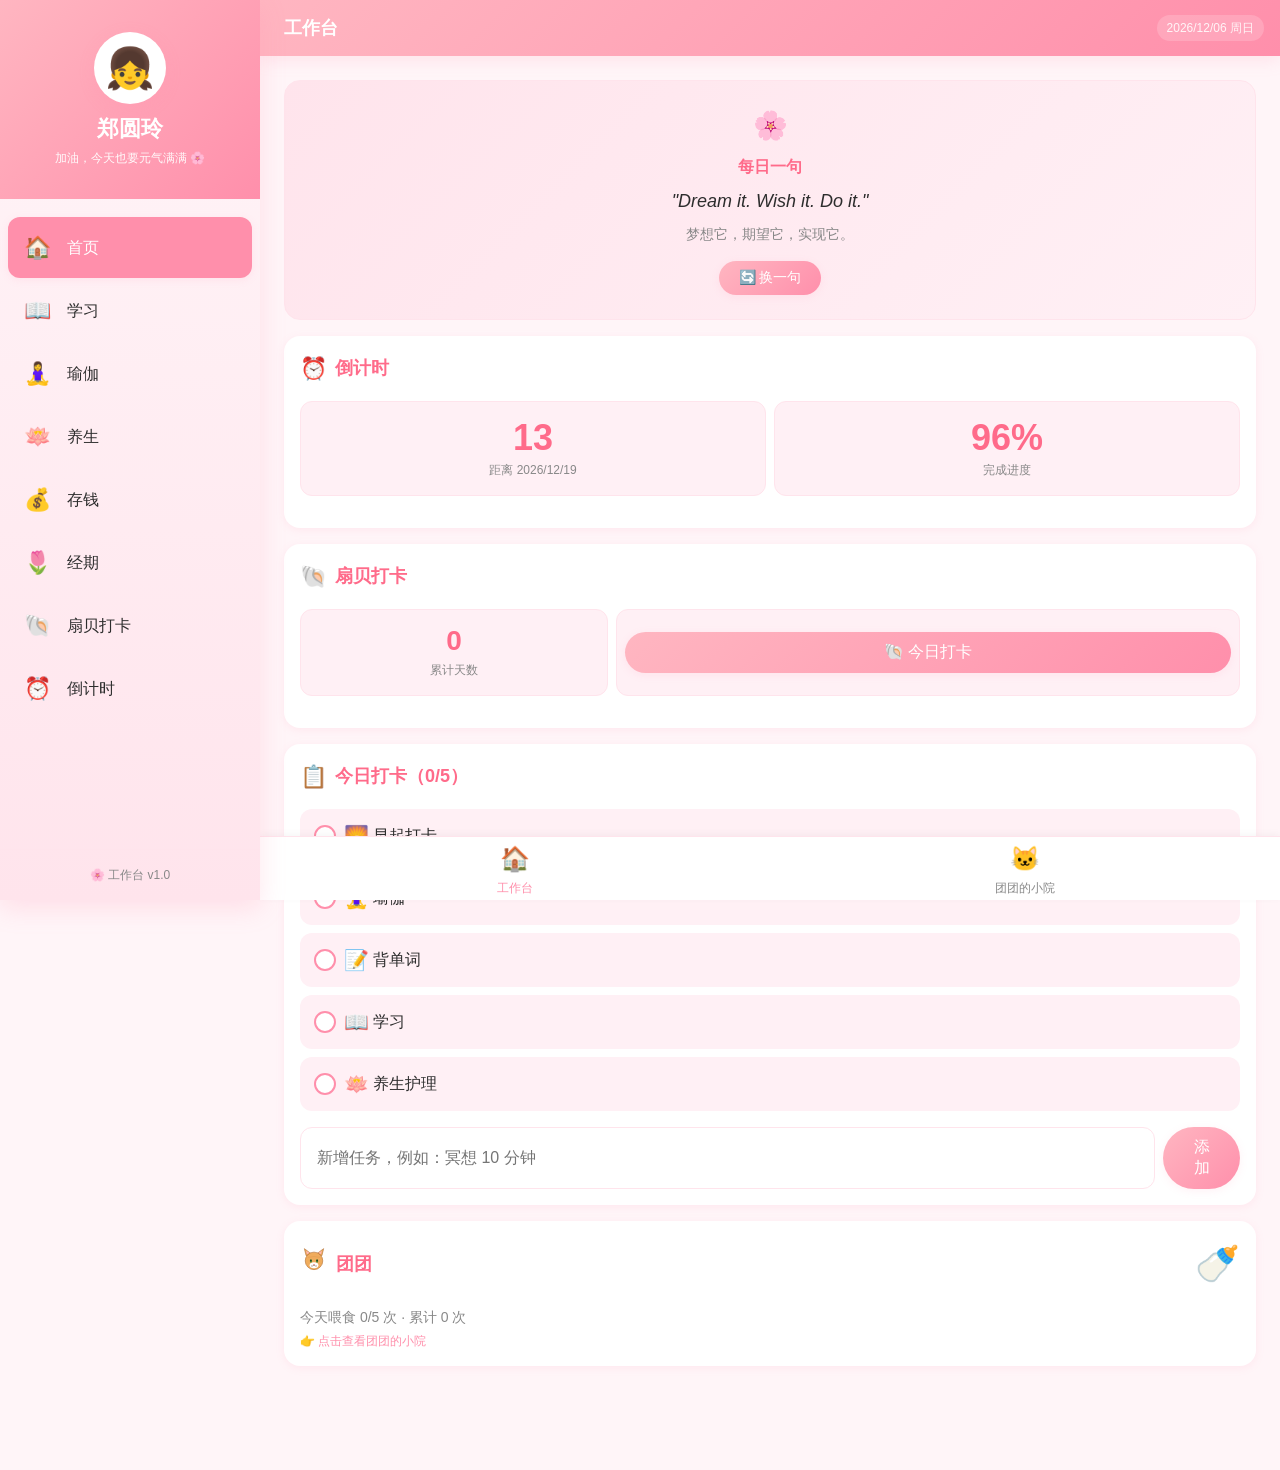
==== commit 39c7af78: "feat: 倒计时目标日支持在页面上自定义修改 - 新增 CONFIG.getCountdownTarget() 方法，优先读取 localStorage 自定义值 - 新增 CONFIG.getCo" ====
--- a/index.html
+++ b/index.html
@@ -1459,9 +1459,21 @@
      ============================================ */
   const CONFIG = {
     STORAGE_PREFIX: 'zhyl_',
-    COUNTDOWN_TARGET: '2026-12-19', // 倒计时目标日
+    COUNTDOWN_TARGET: '2026-12-19', // 倒计时目标日（默认值，可被 localStorage 覆盖）
     COUNTDOWN_LABEL: '目标日',
     CAT_NAME: '团团',
+
+    // 获取当前生效的倒计时目标日（用户可在页面自行修改，保存在 localStorage）
+    getCountdownTarget() {
+      const saved = Store && Store.get ? Store.get('countdown_target', null) : null;
+      if (saved && /^\d{4}-\d{2}-\d{2}$/.test(saved)) return saved;
+      return CONFIG.COUNTDOWN_TARGET;
+    },
+    // 获取进度条起始日（目标日所在年的 1 月 1 日）
+    getCountdownStart() {
+      const target = CONFIG.getCountdownTarget();
+      return target.slice(0, 4) + '-01-01';
+    },
     CAT_FEED_DAILY_LIMIT: 5, // 每日喂食上限
 
     // 小尺寸橘猫头像（用于卡片标题图标，28x28 视图）
@@ -1975,7 +1987,7 @@
 
     // ========== 倒计时 ==========
     getCountdownDays() {
-      const target = new Date(CONFIG.COUNTDOWN_TARGET + 'T00:00:00');
+      const target = new Date(CONFIG.getCountdownTarget() + 'T00:00:00');
       const now = new Date();
       now.setHours(0,0,0,0);
       const diff = Math.round((target - now) / 86400000);
@@ -1983,10 +1995,9 @@
     },
 
     getCountdownProgress() {
-      // 从"30 天前"开始算进度（参考图中 142/10000 这种长度的进度条）
-      // 这里我们按总生命周期：2026-01-01 ~ 2026-12-19
-      const start = new Date('2026-01-01T00:00:00');
-      const target = new Date(CONFIG.COUNTDOWN_TARGET + 'T00:00:00');
+      // 按总生命周期：目标日所在年的 1 月 1 日 ~ 目标日
+      const start = new Date(CONFIG.getCountdownStart() + 'T00:00:00');
+      const target = new Date(CONFIG.getCountdownTarget() + 'T00:00:00');
       const now = new Date();
       now.setHours(0,0,0,0);
       const total = target - start;
@@ -2484,7 +2495,7 @@
         <div class="stat-row stat-row-2">
           <div class="stat-card">
             <div class="stat-value stat-value-large">${countdownDays >= 0 ? countdownDays : 0}</div>
-            <div class="stat-label">距离 ${CONFIG.COUNTDOWN_TARGET.replace(/-/g, '/')}</div>
+            <div class="stat-label">距离 ${CONFIG.getCountdownTarget().replace(/-/g, '/')}</div>
           </div>
           <div class="stat-card">
             <div class="stat-value stat-value-large">${Store.getCountdownProgress()}%</div>
@@ -2985,8 +2996,11 @@
   Views.renderCountdown = function () {
     const days = Store.getCountdownDays();
     const progress = Store.getCountdownProgress();
-    const target = CONFIG.COUNTDOWN_TARGET;
+    const target = CONFIG.getCountdownTarget();
+    const startStr = CONFIG.getCountdownStart();
     const formatted = target.slice(0, 4) + '/' + target.slice(5, 7) + '/' + target.slice(8, 10);
+    const startFormatted = startStr.slice(0, 4) + '/' + startStr.slice(5, 7) + '/' + startStr.slice(8, 10);
+    const isCustom = target !== CONFIG.COUNTDOWN_TARGET;
 
     return `
       <div class="countdown-hero">
@@ -3005,7 +3019,7 @@
           <div class="progress-bar-fill" style="width: ${progress}%"></div>
         </div>
         <div style="display:flex; justify-content:space-between; font-size: var(--font-xs); color: var(--color-text-secondary)">
-          <span>2026/01/01</span>
+          <span>${startFormatted}</span>
           <span>${progress}%</span>
           <span>${formatted}</span>
         </div>
@@ -3015,6 +3029,22 @@
         <div style="font-size: 36px; margin-bottom: var(--spacing-sm)">🌟</div>
         <div style="font-size: var(--font-md); color: var(--color-text); font-weight: 500">
           ${days > 0 ? '还有 ' + days + ' 天，加油！' : days === 0 ? '就是今天！冲鸭！' : '目标日已过，给自己一个新的目标吧 🌸'}
+        </div>
+      </div>
+
+      <div class="card">
+        <div class="card-title">
+          <span class="card-title-icon">✏️</span>
+          <span>修改目标日</span>
+        </div>
+        <div style="display:flex; gap:var(--spacing-sm); align-items:center; flex-wrap:wrap;">
+          <input type="date" id="countdownDateInput" value="${target}"
+            style="flex:1; min-width:140px; padding:10px 12px; border:1px solid var(--color-border); border-radius:var(--radius-md); font-size:var(--font-sm); background:var(--color-white); color:var(--color-text);">
+          <button class="btn btn-primary" data-action="save-countdown" style="padding:10px 18px; border:none; border-radius:var(--radius-md); background:var(--color-primary-gradient); color:#fff; font-size:var(--font-sm); font-weight:500; cursor:pointer;">💾 保存</button>
+          ${isCustom ? '<button data-action="reset-countdown" style="padding:10px 14px; border:1px solid var(--color-border); border-radius:var(--radius-md); background:var(--color-white); color:var(--color-text-secondary); font-size:var(--font-sm); cursor:pointer;">↺ 恢复默认</button>' : ''}
+        </div>
+        <div style="margin-top:var(--spacing-sm); font-size:var(--font-xs); color:var(--color-text-light);">
+          默认目标日：${CONFIG.COUNTDOWN_TARGET.replace(/-/g, '/')}
         </div>
       </div>
     `;
@@ -3599,6 +3629,24 @@
             target.classList.add('active');
             break;
           }
+          case 'save-countdown': {
+            const input = document.getElementById('countdownDateInput');
+            const val = (input.value || '').trim();
+            if (!val || !/^\d{4}-\d{2}-\d{2}$/.test(val)) {
+              showToast('请选择有效日期');
+              return;
+            }
+            Store.set('countdown_target', val);
+            showToast('✓ 目标日已更新为 ' + val.replace(/-/g, '/'));
+            Router.handle();
+            break;
+          }
+          case 'reset-countdown': {
+            Store.set('countdown_target', CONFIG.COUNTDOWN_TARGET);
+            showToast('↺ 已恢复默认目标日');
+            Router.handle();
+            break;
+          }
         }
       };
 
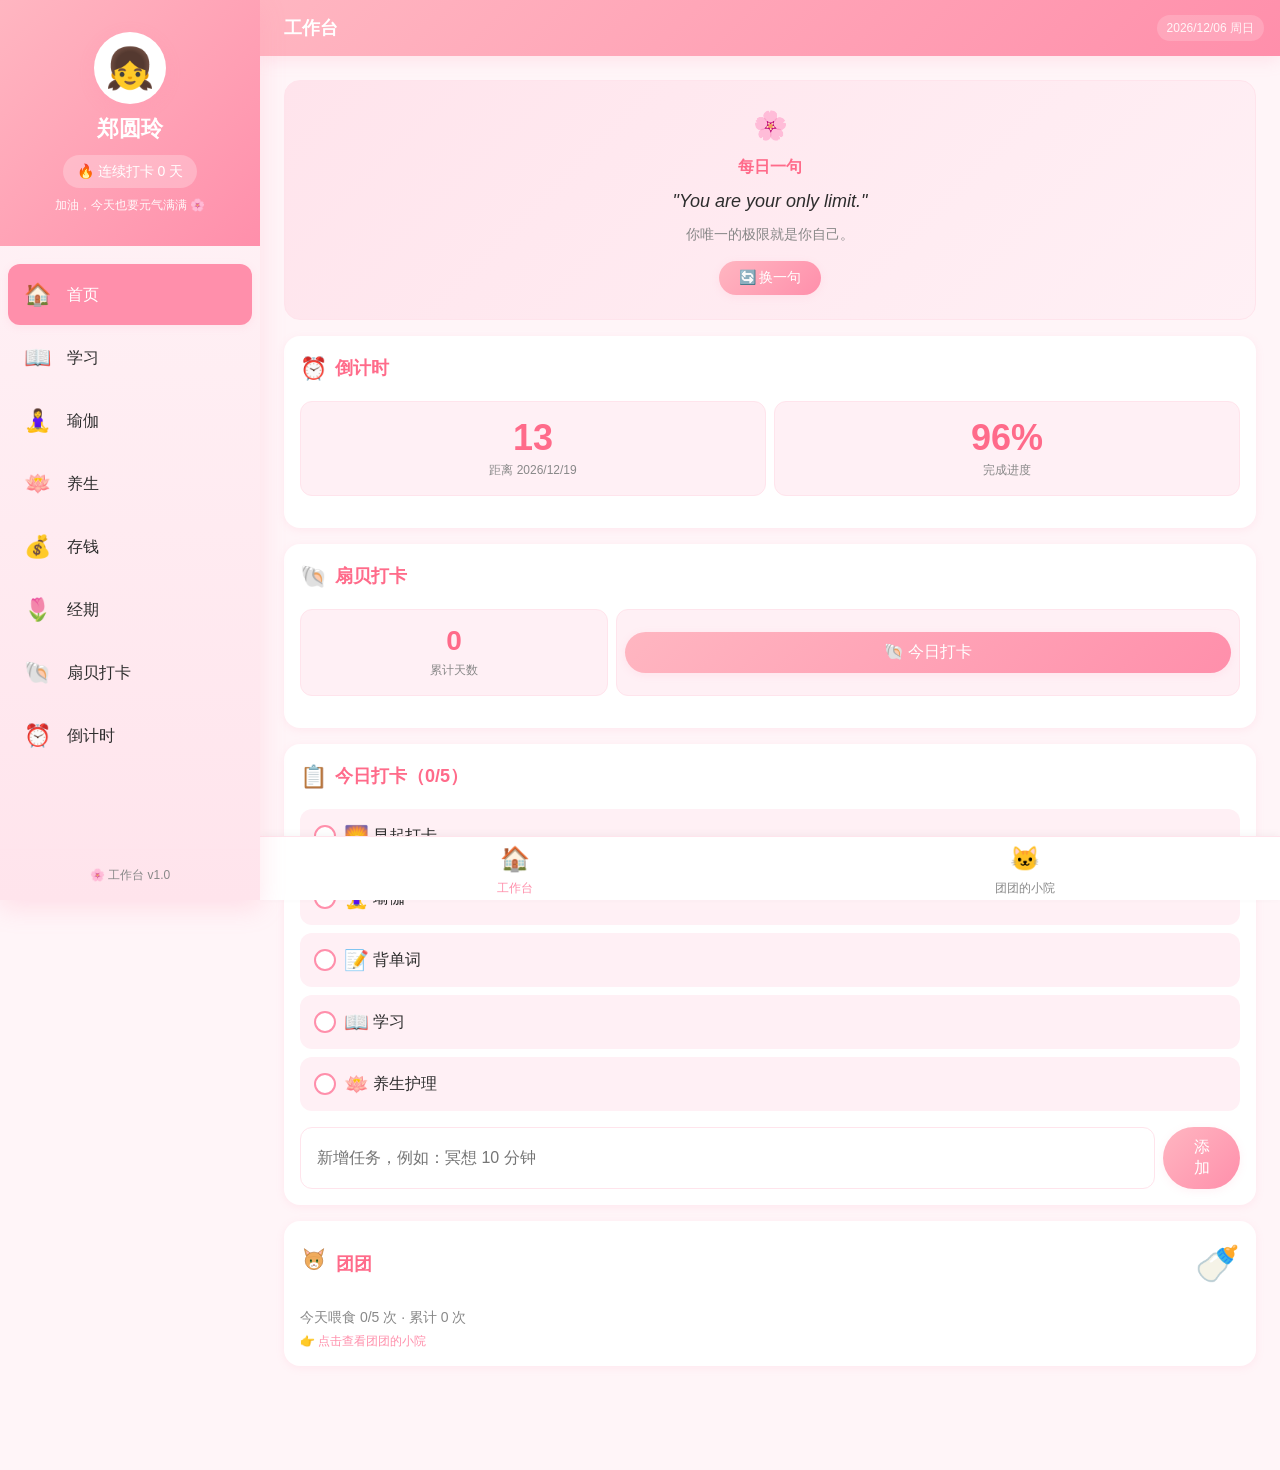
==== commit 9314779e: "feat: 新增连续打卡天数显示 - 侧边栏头像下方新增「🔥 连续打卡 X 天」胶囊徽章 - 新增 Store.recordCheckin() 记录打卡历史 - 新增 Store.getCheckin" ====
--- a/index.html
+++ b/index.html
@@ -226,6 +226,16 @@
 .sidebar-tagline {
   font-size: var(--font-xs);
   opacity: 0.95;
+}
+
+.sidebar-streak {
+  font-size: var(--font-sm);
+  font-weight: 500;
+  background: rgba(255, 255, 255, 0.25);
+  border-radius: var(--radius-full);
+  padding: 6px 14px;
+  margin: 6px auto var(--spacing-sm);
+  display: inline-block;
 }
 
 .sidebar-nav {
@@ -1379,6 +1389,7 @@
     <div class="sidebar-header">
       <div class="avatar">👧</div>
       <div class="username">郑圆玲</div>
+      <div class="sidebar-streak">🔥 连续打卡 <span id="sidebarStreak">0</span> 天</div>
       <div class="sidebar-tagline">加油，今天也要元气满满 🌸</div>
     </div>
     <nav class="sidebar-nav">
@@ -1896,6 +1907,41 @@
       // 任务打卡清空（旧 key 留着即可，新一天自动用新 key）
     },
 
+    // ========== 连续打卡 ==========
+    /** 记录某天已打卡（默认今天），重复调用不会重复添加 */
+    recordCheckin(date) {
+      const key = date || Utils.todayKey();
+      const history = Store.get('checkin_history', []);
+      if (!history.includes(key)) {
+        history.push(key);
+        history.sort();
+        Store.set('checkin_history', history);
+      }
+    },
+
+    /** 获取今天是否已打卡 */
+    hasCheckedInToday() {
+      return Store.get('checkin_history', []).includes(Utils.todayKey());
+    },
+
+    /** 计算连续打卡天数（从今天往前推，允许今天未打卡但昨天必须打过才算连续） */
+    getCheckinStreak() {
+      const history = Store.get('checkin_history', []);
+      const set = new Set(history);
+      let streak = 0;
+      // 从今天或昨天开始：如果今天已经打卡，从0开始；否则从-1开始检查昨天
+      let offset = set.has(Utils.todayKey()) ? 0 : -1;
+      // 只有昨天打过卡，才继续往前数（防止今天没打就显示0）
+      if (offset === -1 && !set.has(Utils.addDays(Utils.todayKey(), -1))) {
+        return 0;
+      }
+      while (set.has(Utils.addDays(Utils.todayKey(), offset))) {
+        streak++;
+        offset--;
+      }
+      return streak;
+    },
+
     // ========== 今日任务 ==========
     getCustomTasks() {
       return Store.get('custom_tasks', []);
@@ -3175,6 +3221,10 @@
       view.innerHTML = route.render();
       setTopbarDate();
 
+      // 更新侧边栏连续打卡天数
+      const streakEl = document.getElementById('sidebarStreak');
+      if (streakEl) streakEl.textContent = Store.getCheckinStreak();
+
       // 路由链接 - 点击卡片跳转
       view.querySelectorAll('[data-route-link]').forEach(el => {
         el.addEventListener('click', (e) => {
@@ -3372,6 +3422,7 @@
           case 'shellbean-checkin':
           case 'shellbean-checkin-page': {
             if (Store.doShellbeanCheckin()) {
+              Store.recordCheckin();
               showToast('🐚 扇贝打卡成功！');
               Router.handle();
             }
@@ -3381,6 +3432,7 @@
             const name = target.dataset.name;
             const result = Store.toggleTask(name);
             if (result.newChecked) {
+              Store.recordCheckin();
               // 任务完成 ✅ -> 自动喂食小鱼干
               const fed = Store.feedCatOnTask();
               if (fed.fed) {
@@ -3423,7 +3475,8 @@
             const idx = parseInt(target.dataset.idx);
             const poses = Store.getYogaPoses();
             const name = poses[idx].name;
-            Store.toggleYogaPose(name);
+            const r = Store.toggleYogaPose(name);
+            if (r === true) Store.recordCheckin();
             Router.handle();
             break;
           }
@@ -3446,6 +3499,7 @@
             const name = target.dataset.name;
             const r = Store.toggleStudyTask(name);
             if (r.newChecked) {
+              Store.recordCheckin();
               const fed = Store.feedCatOnTask();
               if (fed.fed) {
                 showFeedAnimation('🐟');
@@ -3485,7 +3539,8 @@
           case 'toggle-health': {
             const idx = parseInt(target.dataset.idx);
             const tasks = Store.getHealthTasks();
-            Store.toggleHealthTask(tasks[idx].name);
+            const r = Store.toggleHealthTask(tasks[idx].name);
+            if (r === true) Store.recordCheckin();
             Router.handle();
             break;
           }
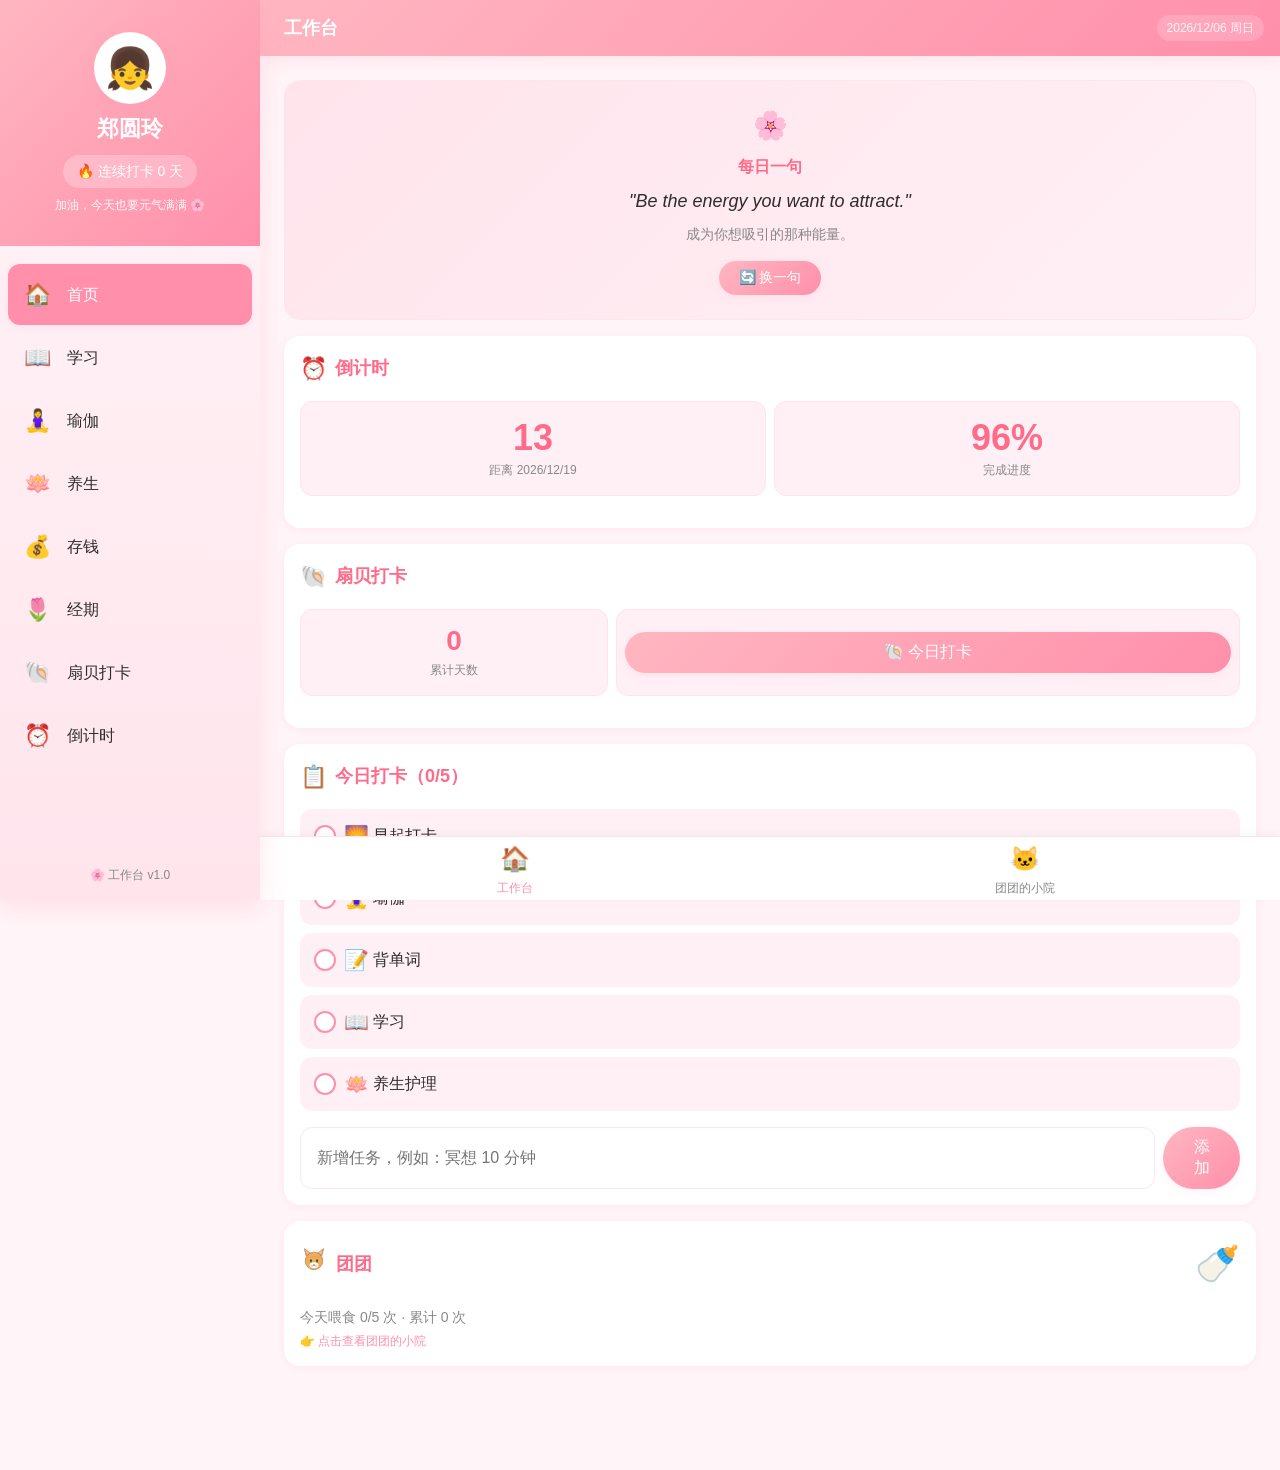
==== commit 19fa910d: "fix: 修复任务喂食与团团页面重复计算的问题 - 完成任务改为直接喂猫一次，不再额外赠送小鱼干 - 移除 fishCount 小鱼干系统和手动「喂团团」按钮 - 团团小院页面「当前猫粮」卡片改为显示" ====
--- a/index.html
+++ b/index.html
@@ -2408,7 +2408,7 @@
       return Store.get('cat_data', { totalFeed: 0, todayFeed: 0, todayFeedDate: Utils.todayKey(), totalTasks: 0, fishCount: 0 });
     },
 
-    /** 任务完成时调用：喂猫 +1（每日上限），返回 { fed, leveledUp, newStageName } */
+    /** 任务完成时调用：直接喂猫 +1（每日上限），返回 { fed, leveledUp, newStageName } */
     feedCatOnTask() {
       const cat = Store.getCatData();
       const today = Utils.todayKey();
@@ -2421,7 +2421,6 @@
         cat.todayFeed += 1;
         cat.totalFeed = (cat.totalFeed || 0) + 1;
         cat.totalTasks = (cat.totalTasks || 0) + 1;
-        cat.fishCount = (cat.fishCount || 0) + 1; // 当前猫粮 +1
         const newStage = Store.getCatStageIndex(cat.totalFeed);
         Store.set('cat_data', cat);
         return {
@@ -2443,32 +2442,10 @@
         cat.todayFeed -= 1;
         cat.totalFeed -= 1;
         cat.totalTasks -= 1;
-        cat.fishCount = Math.max(0, (cat.fishCount || 0) - 1);
         Store.set('cat_data', cat);
         return true;
       }
       return false;
-    },
-
-    /** 手动点击"喂团团"按钮：消耗 1 个小鱼干，+1 累计喂食，返回 { fed, leveledUp, newStageName } */
-    feedCatNow() {
-      const cat = Store.getCatData();
-      if ((cat.fishCount || 0) <= 0) return { fed: false, leveledUp: false };
-      const oldStage = Store.getCatStageIndex(cat.totalFeed || 0);
-      cat.fishCount -= 1;
-      cat.totalFeed = (cat.totalFeed || 0) + 1;
-      cat.totalTasks = (cat.totalTasks || 0) + 1;
-      // 饱食度也加一格（按 0~5 映射）
-      cat.todayFeed = Math.min(CONFIG.CAT_FEED_DAILY_LIMIT, (cat.todayFeed || 0) + 1);
-      cat.todayFeedDate = Utils.todayKey();
-      const newStage = Store.getCatStageIndex(cat.totalFeed);
-      Store.set('cat_data', cat);
-      return {
-        fed: true,
-        leveledUp: newStage > oldStage,
-        newStageName: CONFIG.CAT_STAGES[newStage].name,
-        newStageEmoji: CONFIG.CAT_STAGES[newStage].emoji
-      };
     },
 
     /** 根据 totalFeed 返回阶段索引（0-5） */
@@ -3106,9 +3083,6 @@
     // 心情值 = 累计喂食进度（按 0~100 算）
     const mood = Math.min(100, (cat.totalFeed || 0));
 
-    // 当前猫粮 = 累计喂食次数（小鱼干🐟）
-    const fishCount = cat.fishCount || 0;
-
     // 获取阶段信息和对应 SVG
     const stageInfo = Store.getCatStage();
     const catSVG = CONFIG.CAT_STAGE_SVGS[stageInfo.stageIndex] || CONFIG.CAT_STAGE_SVGS[0];
@@ -3173,16 +3147,18 @@
         </div>
 
         <div class="fish-card">
-          <div class="fish-card-label">当前猫粮</div>
+          <div class="fish-card-label">今日喂食</div>
           <div class="fish-card-value">
-            <span class="fish-count">${fishCount}</span>
-            <span class="fish-emoji">🐟</span>
+            <span class="fish-count">${cat.todayFeed || 0}</span>
+            <span class="fish-emoji">/${CONFIG.CAT_FEED_DAILY_LIMIT} 🍖</span>
           </div>
         </div>
 
         <div class="total-feed">已累计喂食 <span style="color: var(--color-primary-dark); font-weight: 700">${cat.totalFeed || 0}</span> 次</div>
 
-        <button class="feed-btn" data-action="feed-cat-now">🍖 喂团团</button>
+        <div style="text-align:center; font-size: var(--font-xs); color: var(--color-text-secondary); padding: var(--spacing-sm) var(--spacing-md);">
+          💡 完成今日任务即可自动喂团团，每日最多 ${CONFIG.CAT_FEED_DAILY_LIMIT} 次
+        </div>
       </div>
     `;
   };
@@ -3440,11 +3416,11 @@
                 if (fed.leveledUp) {
                   showToast('🎉 团团升级了！现在是【' + fed.newStageEmoji + ' ' + fed.newStageName + '】！');
                 } else {
-                  showToast('✅ 任务完成！🐟 +1 小鱼干已喂给团团！');
+                  showToast('✅ 任务完成！团团已吃饱一次~');
                 }
               } else {
                 showFeedAnimation('🐟');
-                showToast('✅ 任务完成！（今日喂食已满 5 次）');
+                showToast('✅ 任务完成！（团团今日已经吃饱啦）');
               }
             } else {
               Store.unfedCatOnTask();
@@ -3506,11 +3482,11 @@
                 if (fed.leveledUp) {
                   showToast('🎉 团团升级了！现在是【' + fed.newStageEmoji + ' ' + fed.newStageName + '】！');
                 } else {
-                  showToast('✅ 学习任务完成！🐟 +1 小鱼干');
+                  showToast('✅ 学习任务完成！团团已吃饱一次~');
                 }
               } else {
                 showFeedAnimation('🐟');
-                showToast('✅ 学习任务完成！（今日喂食已满）');
+                showToast('✅ 学习任务完成！（团团今日已经吃饱啦）');
               }
             } else {
               Store.unfedCatOnTask();
@@ -3657,21 +3633,6 @@
             YogaTimerState.reset();
             Router.handle();
             break;
-          case 'feed-cat-now': {
-            const fr = Store.feedCatNow();
-            if (fr.fed) {
-              showFeedAnimation();
-              if (fr.leveledUp) {
-                showToast('🎉 团团升级了！现在是【' + fr.newStageEmoji + ' ' + fr.newStageName + '】！');
-              } else {
-                showToast('🐟 团团吃饱啦！');
-              }
-            } else {
-              showToast('🐟 小鱼干不够啦，先去完成任务攒猫粮！');
-            }
-            Router.handle();
-            break;
-          }
           case 'fav-word': {
             const word = target.dataset.word;
             Store.toggleFavWord(word);
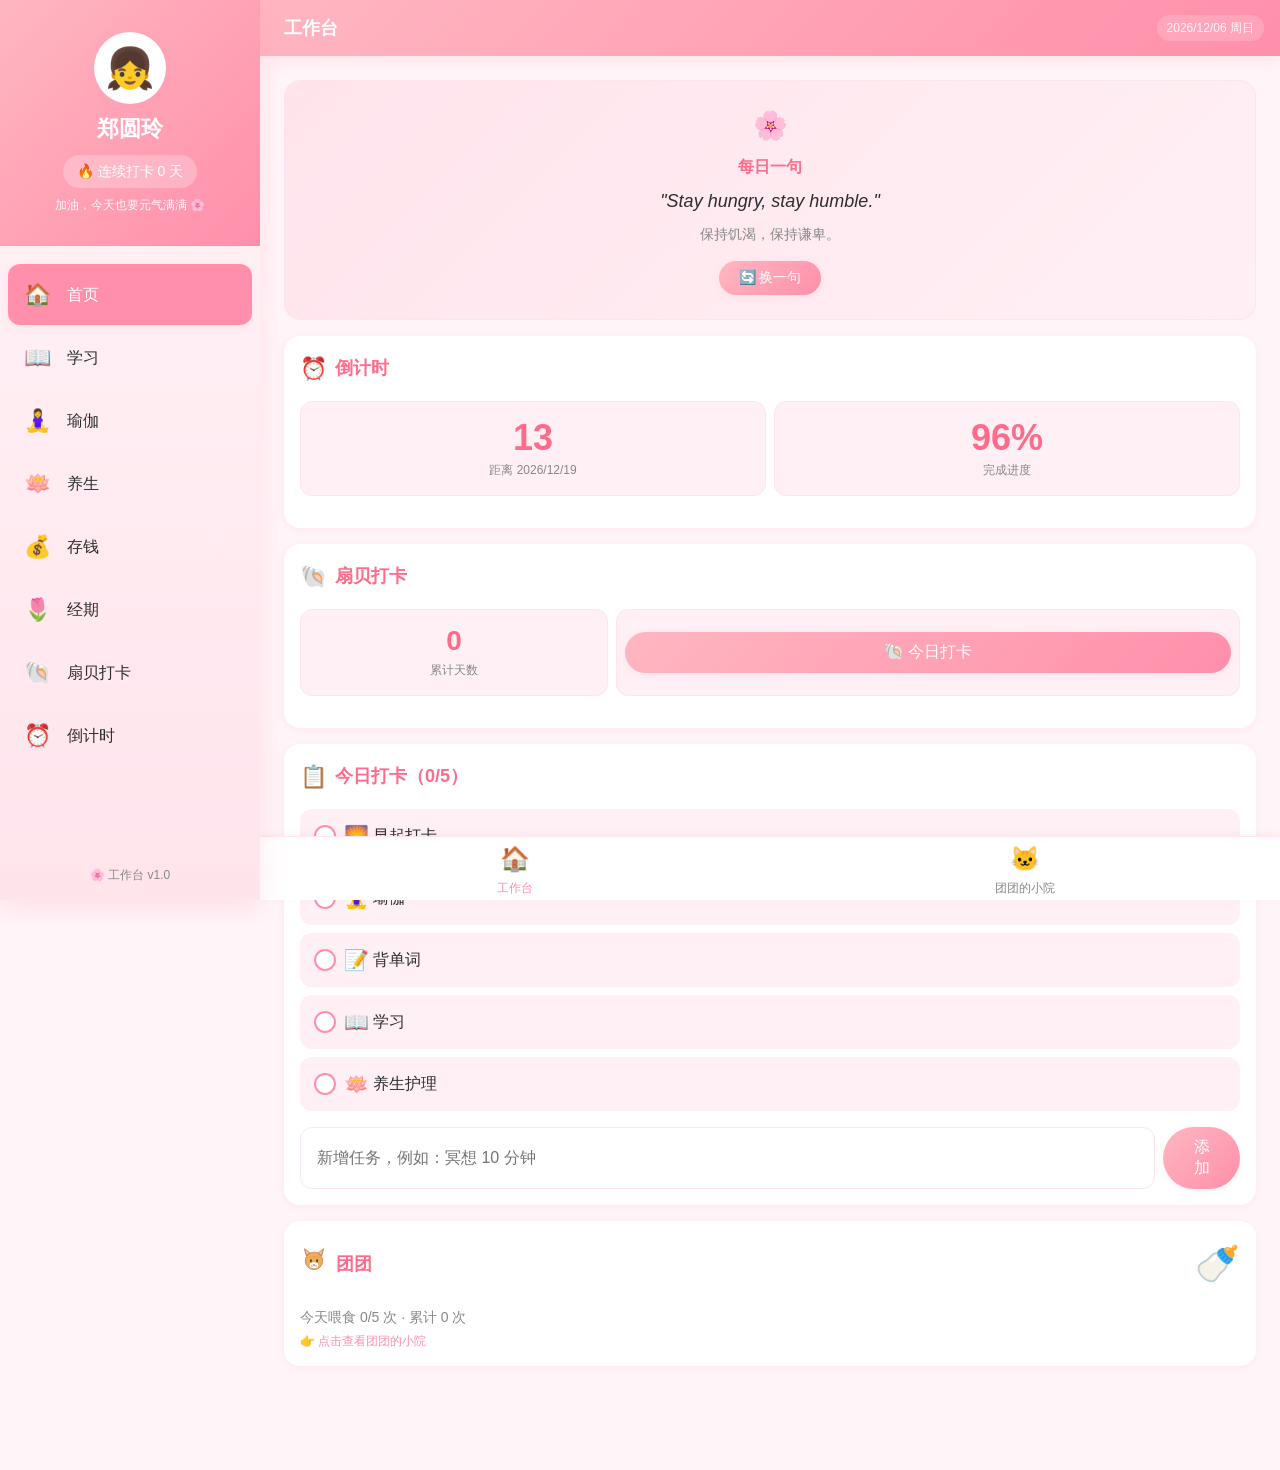
==== commit b429b322: "style: 团团小院今日喂食图标改为鱼干" ====
--- a/index.html
+++ b/index.html
@@ -3150,7 +3150,7 @@
           <div class="fish-card-label">今日喂食</div>
           <div class="fish-card-value">
             <span class="fish-count">${cat.todayFeed || 0}</span>
-            <span class="fish-emoji">/${CONFIG.CAT_FEED_DAILY_LIMIT} 🍖</span>
+            <span class="fish-emoji">/${CONFIG.CAT_FEED_DAILY_LIMIT} 🐟</span>
           </div>
         </div>
 
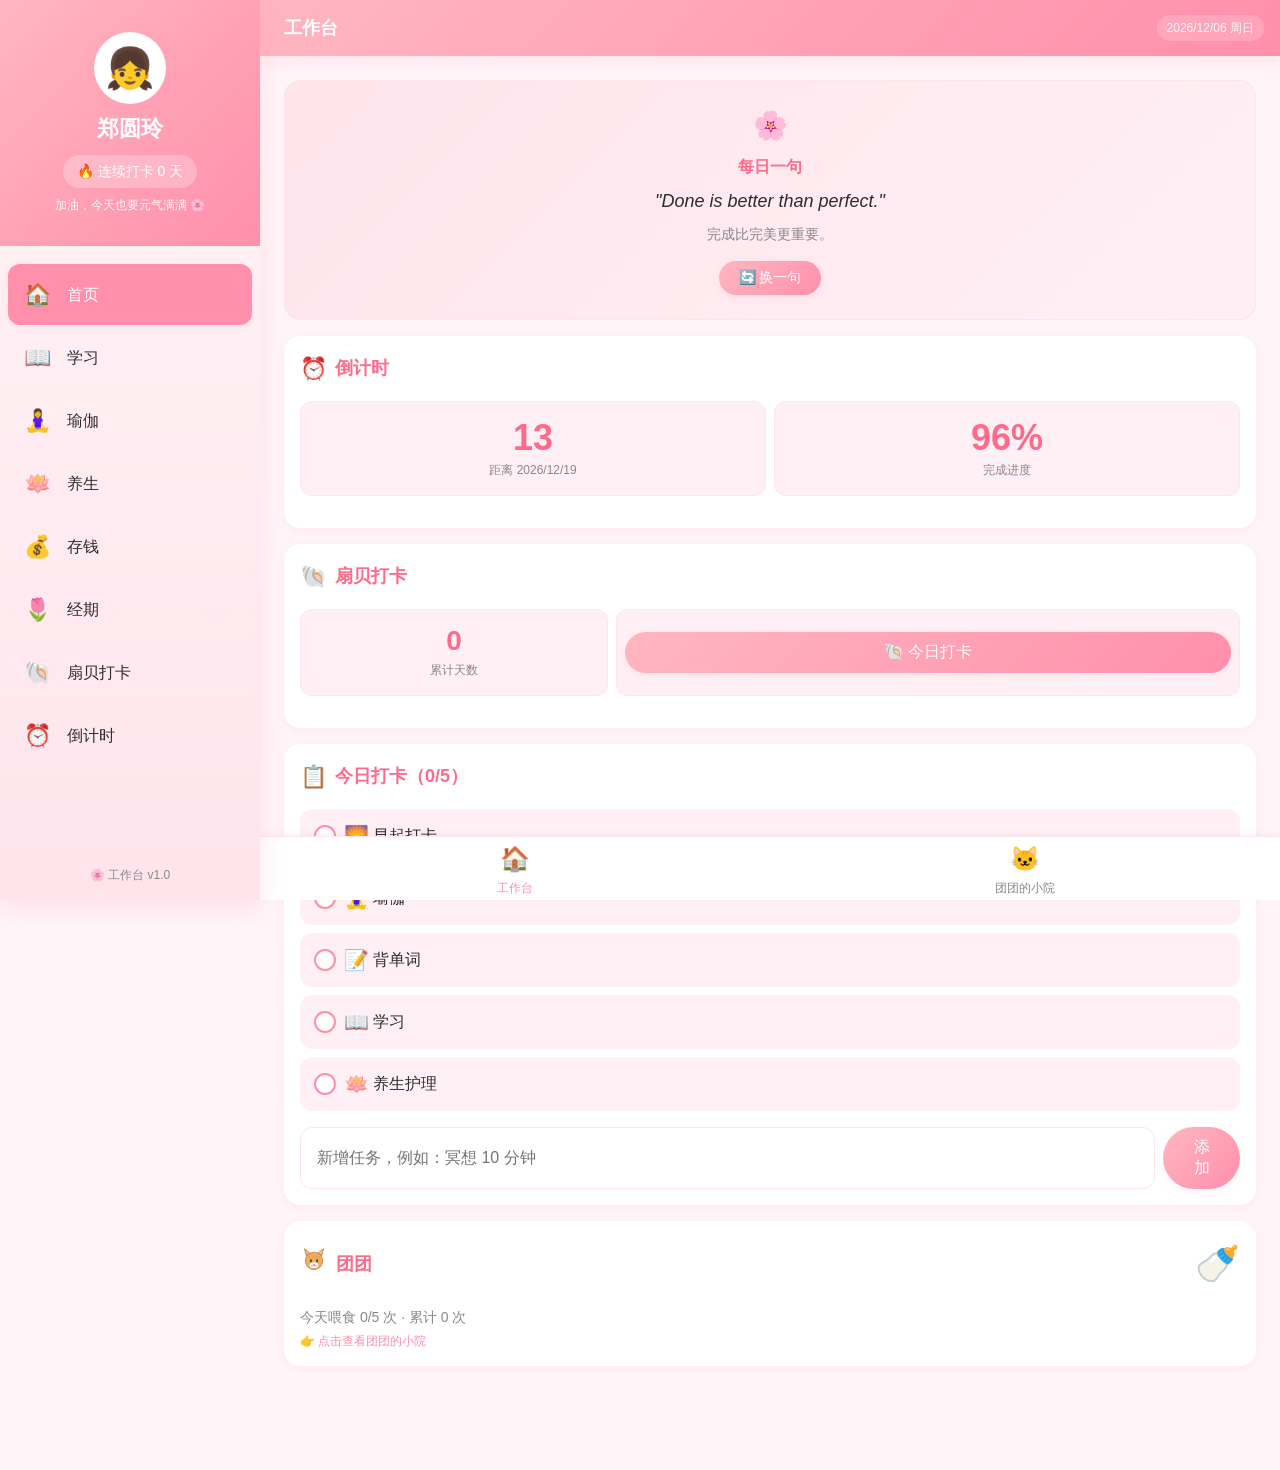
==== commit c9f13970: "fix: 今日打卡每完成一个小任务喂一次小鱼干，学习任务不再喂食 - 今日打卡页：完成 5 个默认任务中的任意一个，+1 小鱼干喂给团团 - 学习任务：不再触发喂食，避免重复计算 - 取消打卡勾选时回" ====
--- a/index.html
+++ b/index.html
@@ -3409,18 +3409,17 @@
             const result = Store.toggleTask(name);
             if (result.newChecked) {
               Store.recordCheckin();
-              // 任务完成 ✅ -> 自动喂食小鱼干
+              // 今日打卡每完成一个小任务 -> 喂团团一次小鱼干
               const fed = Store.feedCatOnTask();
+              showFeedAnimation('🐟');
               if (fed.fed) {
-                showFeedAnimation('🐟');
                 if (fed.leveledUp) {
                   showToast('🎉 团团升级了！现在是【' + fed.newStageEmoji + ' ' + fed.newStageName + '】！');
                 } else {
-                  showToast('✅ 任务完成！团团已吃饱一次~');
+                  showToast('✅ 打卡完成！🐟 +1 小鱼干喂给团团！');
                 }
               } else {
-                showFeedAnimation('🐟');
-                showToast('✅ 任务完成！（团团今日已经吃饱啦）');
+                showToast('✅ 打卡完成！（团团今日已经吃饱啦）');
               }
             } else {
               Store.unfedCatOnTask();
@@ -3475,21 +3474,7 @@
             const name = target.dataset.name;
             const r = Store.toggleStudyTask(name);
             if (r.newChecked) {
-              Store.recordCheckin();
-              const fed = Store.feedCatOnTask();
-              if (fed.fed) {
-                showFeedAnimation('🐟');
-                if (fed.leveledUp) {
-                  showToast('🎉 团团升级了！现在是【' + fed.newStageEmoji + ' ' + fed.newStageName + '】！');
-                } else {
-                  showToast('✅ 学习任务完成！团团已吃饱一次~');
-                }
-              } else {
-                showFeedAnimation('🐟');
-                showToast('✅ 学习任务完成！（团团今日已经吃饱啦）');
-              }
-            } else {
-              Store.unfedCatOnTask();
+              showToast('✅ 学习任务完成！');
             }
             Router.handle();
             break;
@@ -3761,7 +3746,24 @@
 // 注册 Service Worker (PWA 离线支持)
 if ('serviceWorker' in navigator) {
   window.addEventListener('load', function() {
-    navigator.serviceWorker.register('./sw.js').catch(function() {});
+    navigator.serviceWorker.register('./sw.js').then(function(reg) {
+      // 检测 Service Worker 更新
+      reg.addEventListener('updatefound', function() {
+        var newWorker = reg.installing;
+        newWorker.addEventListener('statechange', function() {
+          if (newWorker.state === 'installed' && navigator.serviceWorker.controller) {
+            // 有新版本，提示用户刷新
+            if (confirm('工作台有更新啦，是否立即刷新查看最新版本？')) {
+              newWorker.postMessage({ type: 'SKIP_WAITING' });
+            }
+          }
+        });
+      });
+    }).catch(function() {});
+    // 当新的 Service Worker 接管后自动刷新
+    navigator.serviceWorker.addEventListener('controllerchange', function() {
+      window.location.reload();
+    });
   });
 }
 </script>
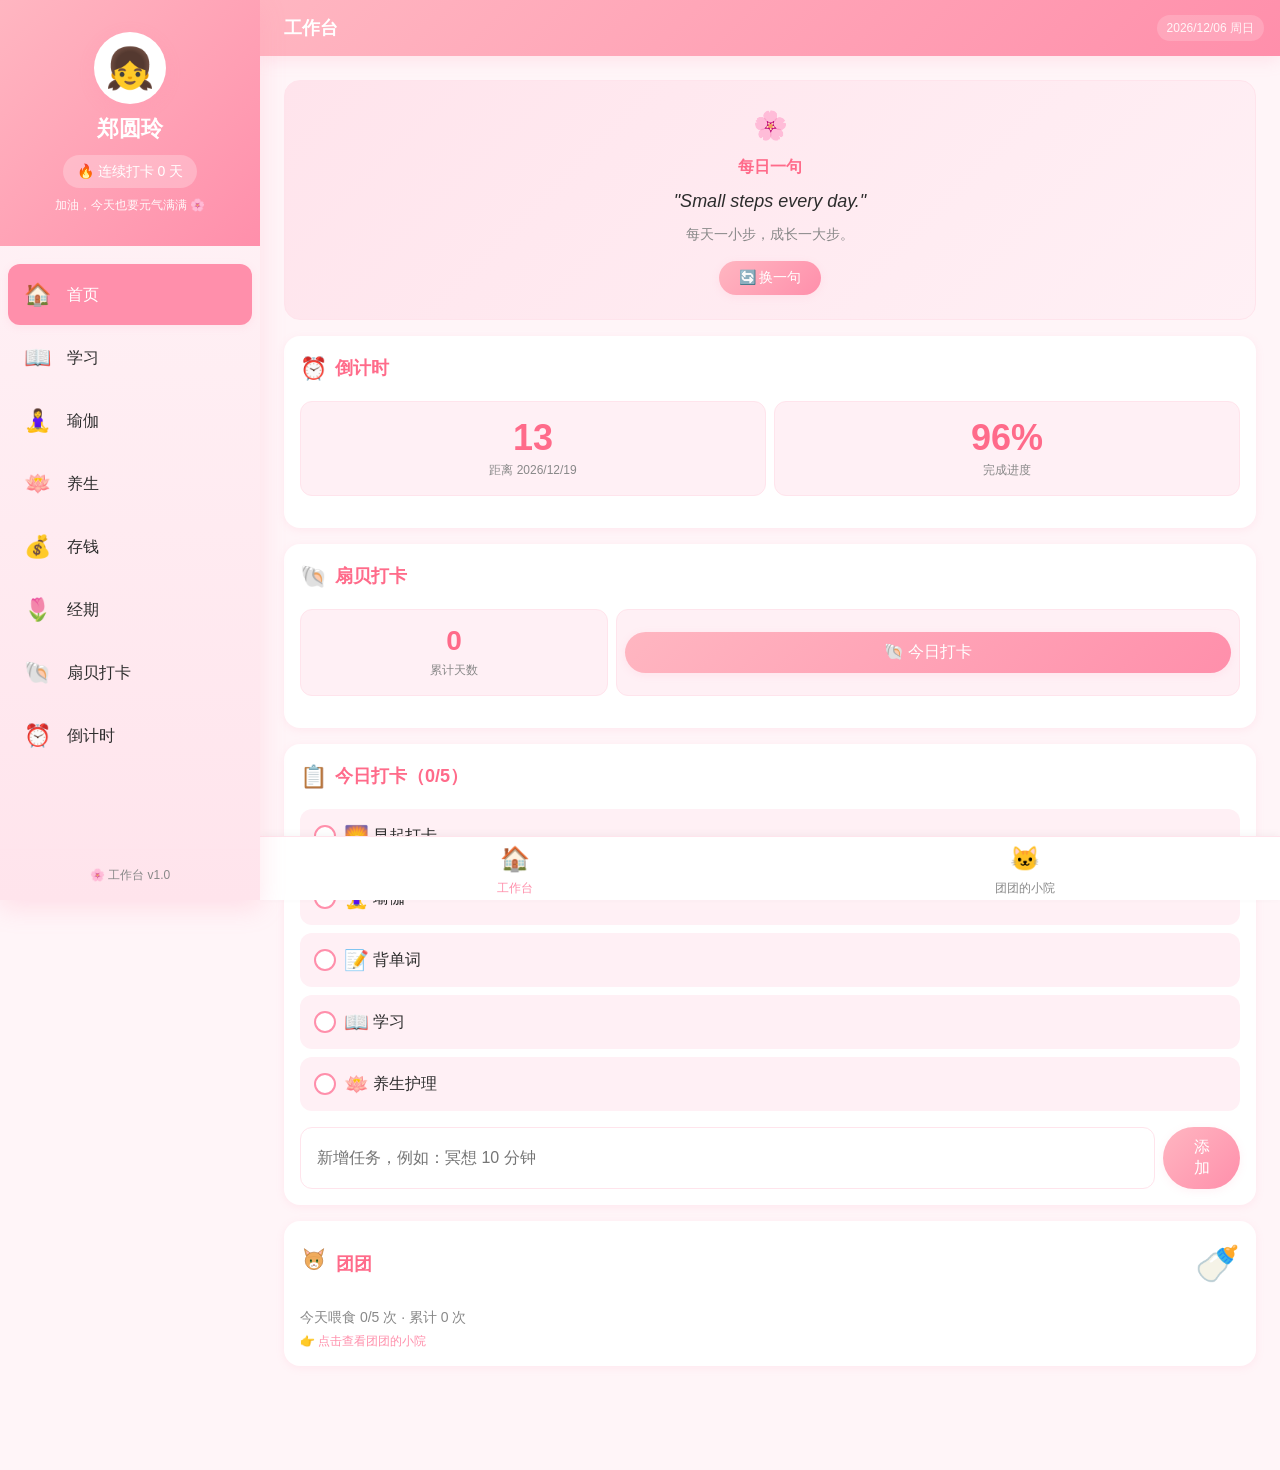
==== commit 21e9610b: "fix: 扇贝打卡已打卡状态下可点击取消 - 首页和扇贝页按钮去掉 disabled 属性，改为可切换 - 新增 shellbean-toggle 事件，点击已打卡按钮可取消今日打卡 - 按钮文案提示" ====
--- a/index.html
+++ b/index.html
@@ -443,7 +443,7 @@
 .btn-primary.disabled {
   background: var(--color-text-light);
   box-shadow: none;
-  cursor: not-allowed;
+  cursor: pointer;
 }
 
 .btn-outline {
@@ -2539,8 +2539,8 @@
             <div class="stat-label">累计天数</div>
           </div>
           <div class="stat-card" style="grid-column: span 2; display:flex; flex-direction:column; align-items:center; justify-content:center">
-            <button class="btn ${shellbeanChecked ? 'btn-primary disabled' : 'btn-primary'} btn-block" data-action="shellbean-checkin" ${shellbeanChecked ? 'disabled' : ''}>
-              ${shellbeanChecked ? '✓ 今日已打卡' : '🐚 今日打卡'}
+            <button class="btn ${shellbeanChecked ? 'btn-primary disabled' : 'btn-primary'} btn-block" data-action="shellbean-toggle">
+              ${shellbeanChecked ? '✓ 今日已打卡（取消）' : '🐚 今日打卡'}
             </button>
           </div>
         </div>
@@ -2990,8 +2990,8 @@
         <div class="shellbean-emoji">🐚</div>
         <div class="shellbean-days">${count}</div>
         <div class="shellbean-label">累计打卡天数</div>
-        <button class="btn ${checked ? 'btn-primary disabled' : 'btn-primary'}" style="margin-top: var(--spacing-md); background: white; color: var(--color-primary)" data-action="shellbean-checkin-page" ${checked ? 'disabled' : ''}>
-          ${checked ? '✓ 今日已打卡' : '🐚 今日打卡 +1'}
+        <button class="btn ${checked ? 'btn-primary disabled' : 'btn-primary'}" style="margin-top: var(--spacing-md); background: white; color: var(--color-primary)" data-action="shellbean-toggle">
+          ${checked ? '✓ 今日已打卡（点击取消）' : '🐚 今日打卡 +1'}
         </button>
       </div>
 
@@ -3396,11 +3396,18 @@
             Router.handle();
             break;
           case 'shellbean-checkin':
-          case 'shellbean-checkin-page': {
-            if (Store.doShellbeanCheckin()) {
-              Store.recordCheckin();
-              showToast('🐚 扇贝打卡成功！');
+          case 'shellbean-checkin-page':
+          case 'shellbean-toggle': {
+            if (Store.isShellbeanCheckedToday()) {
+              Store.uncheckShellbeanToday();
+              showToast('已取消今日扇贝打卡');
               Router.handle();
+            } else {
+              if (Store.doShellbeanCheckin()) {
+                Store.recordCheckin();
+                showToast('🐚 扇贝打卡成功！');
+                Router.handle();
+              }
             }
             break;
           }
